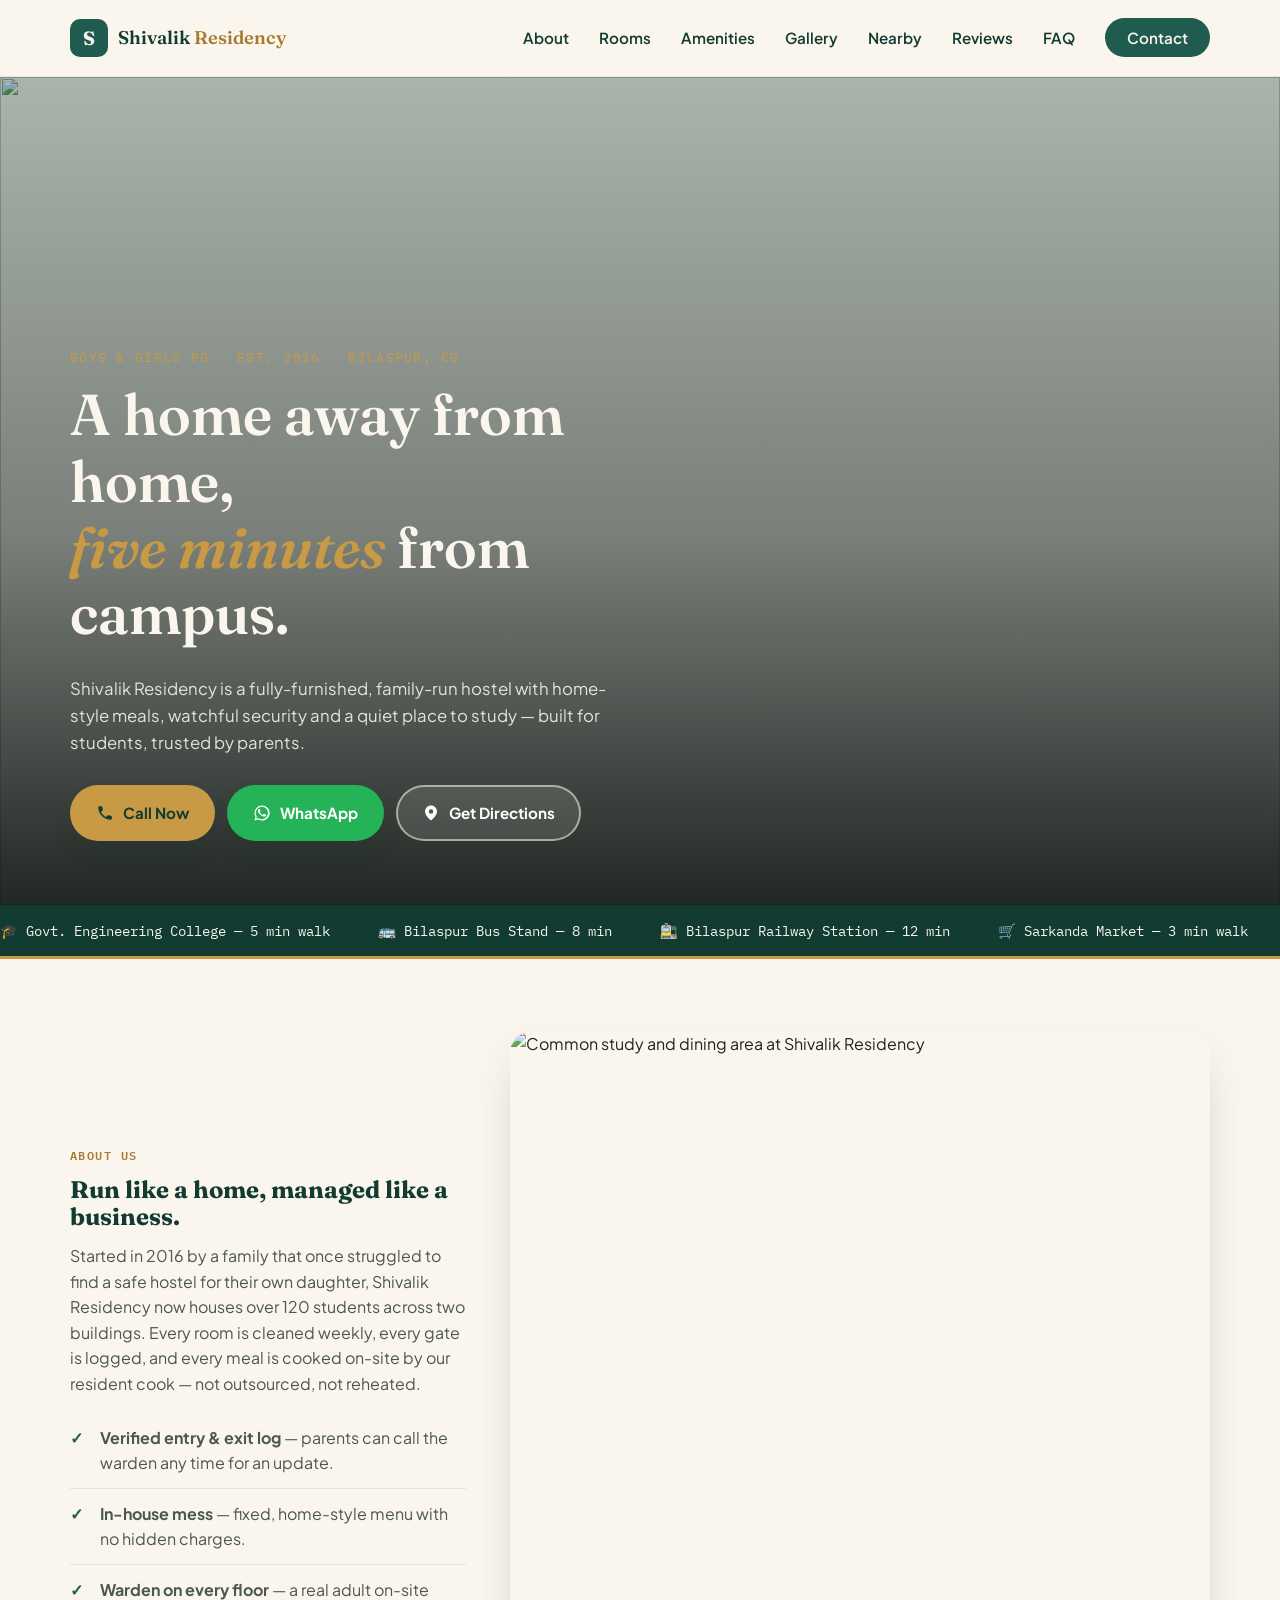
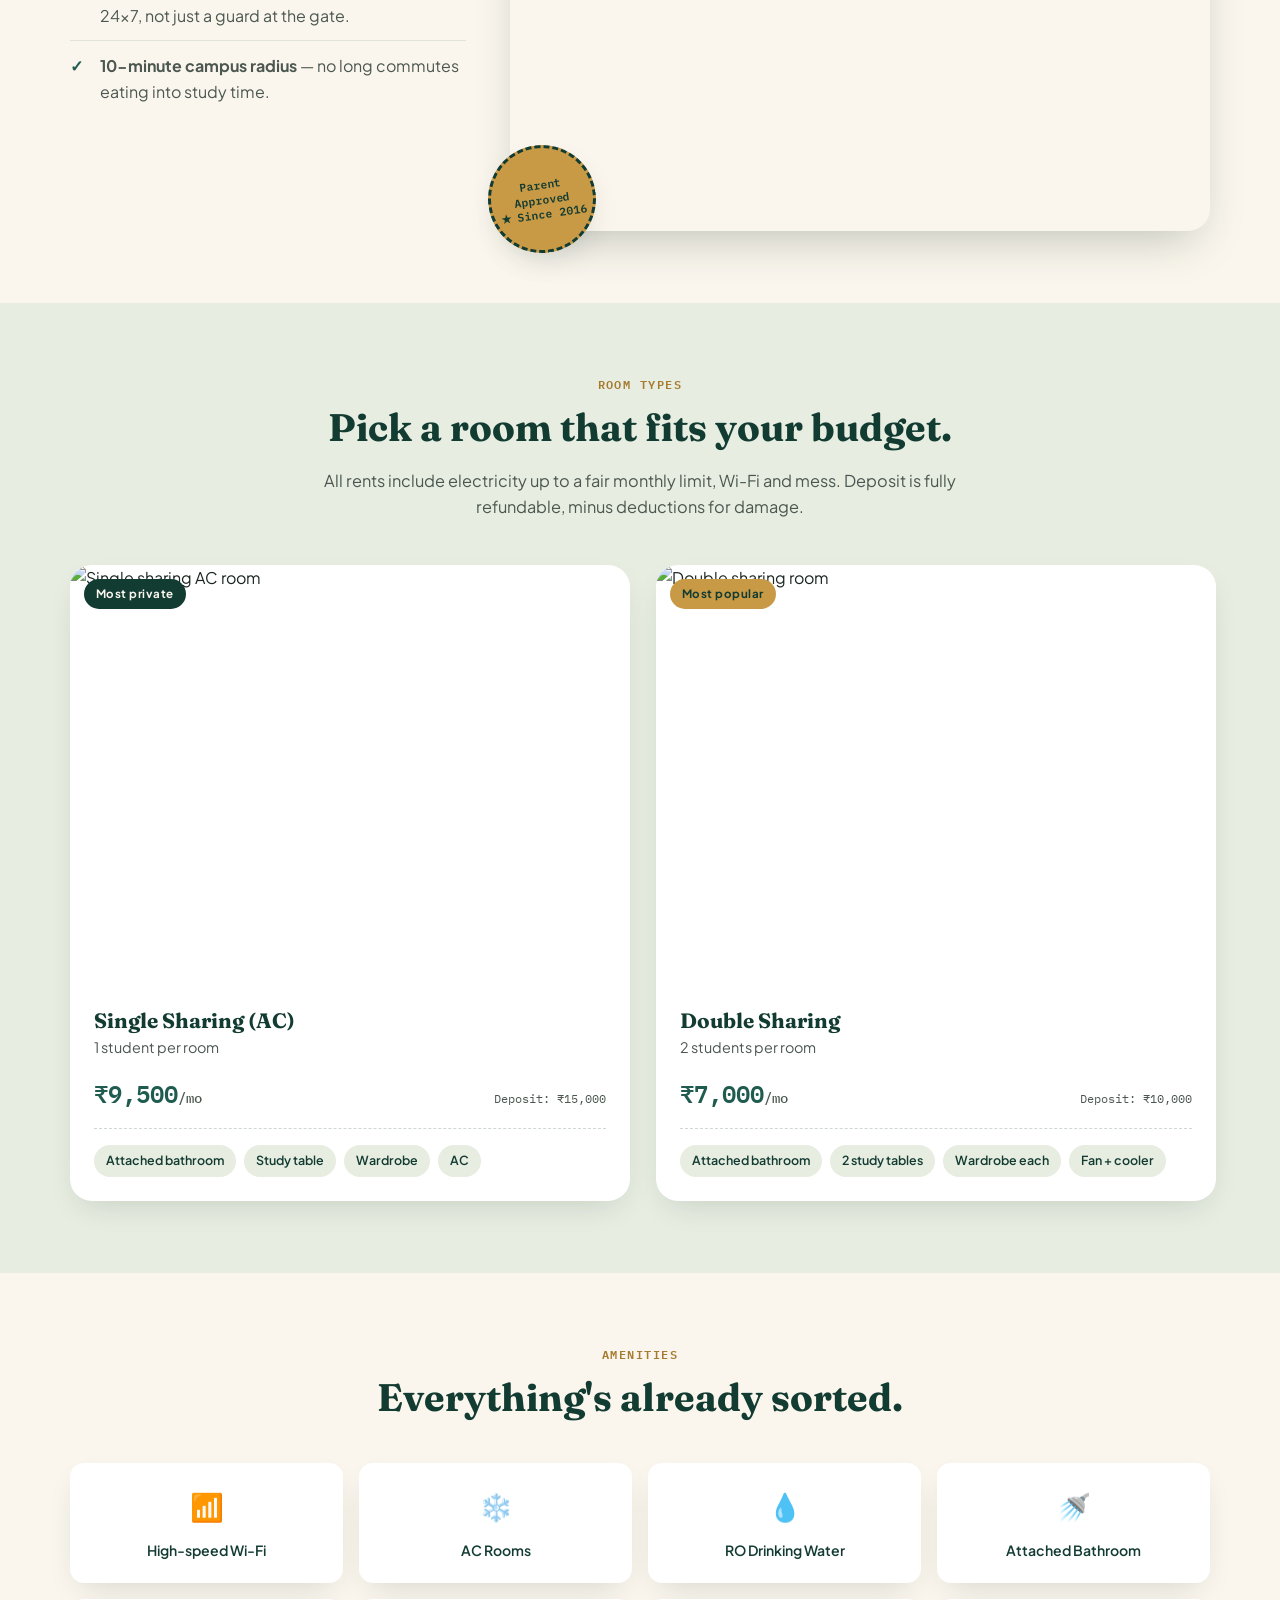
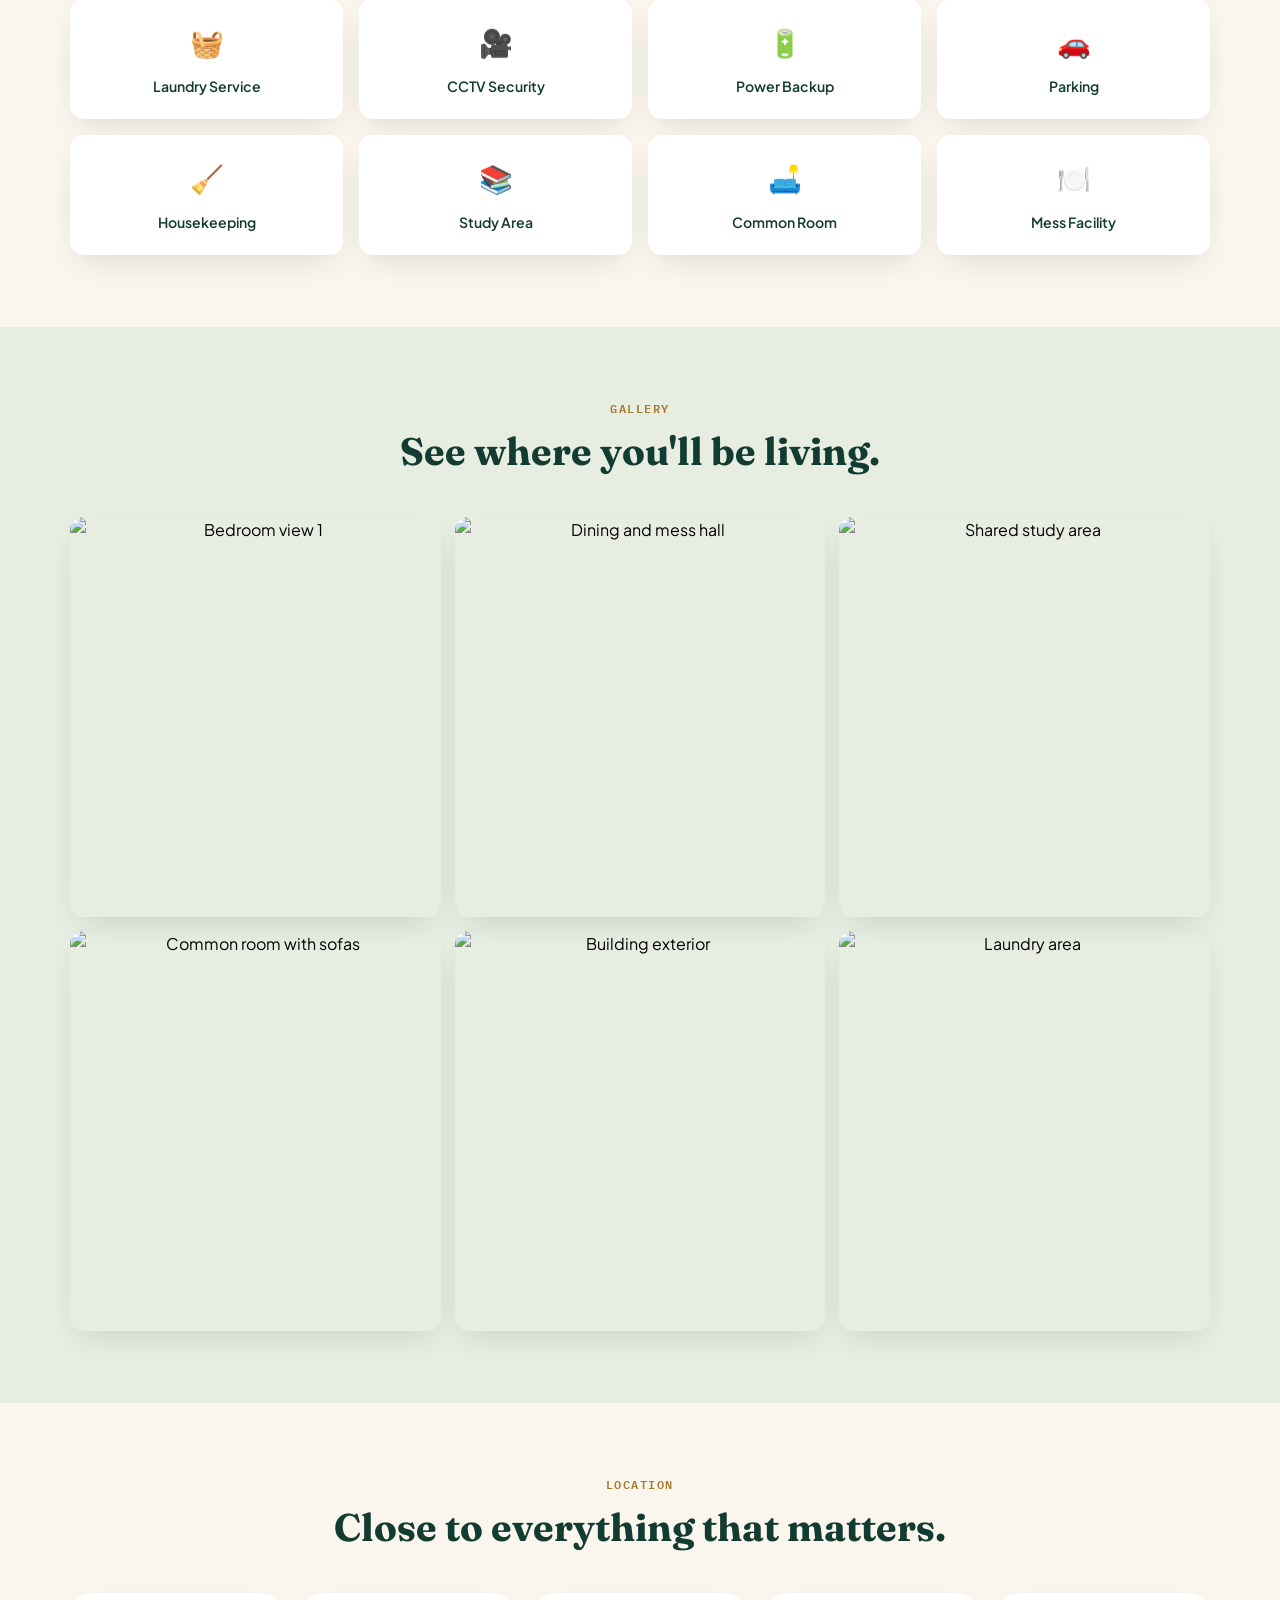
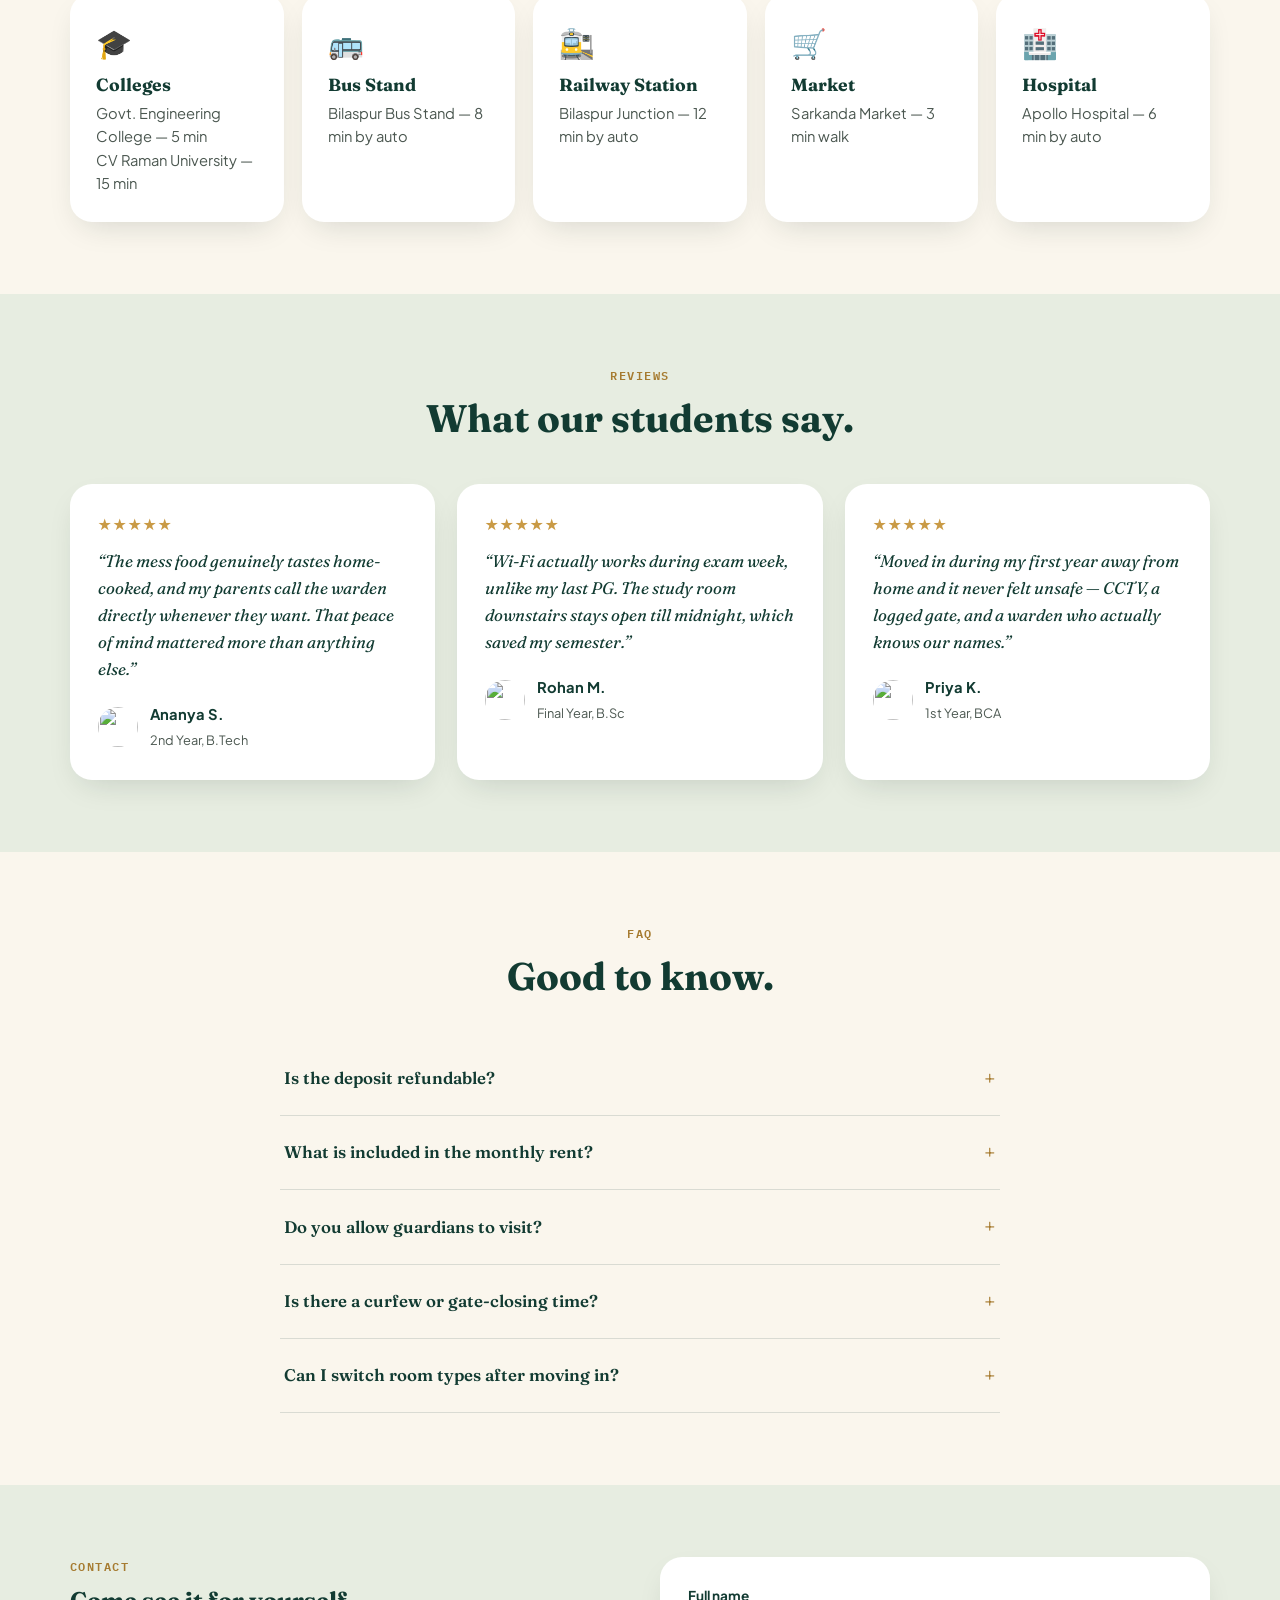
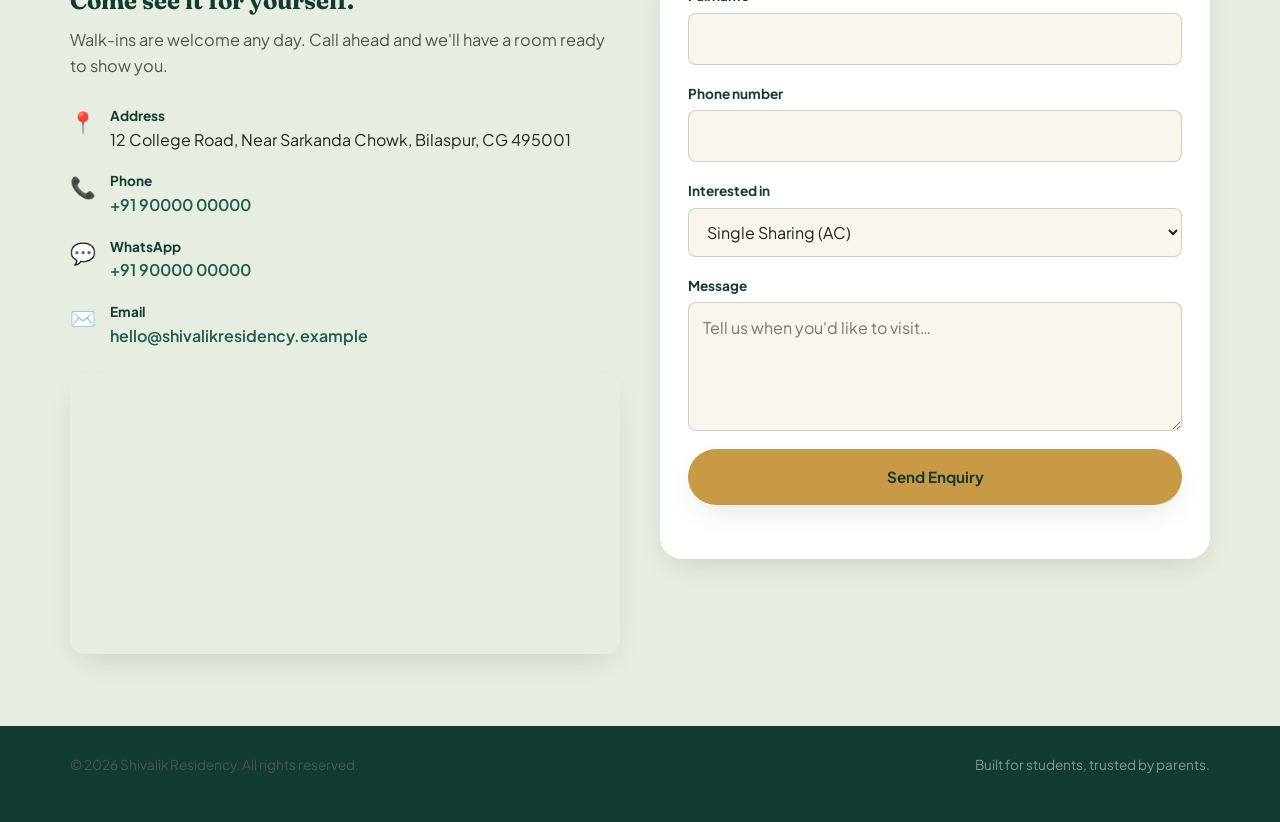
==== index.html @ 078072bb "Add files via upload" ====
<!DOCTYPE html>
<html lang="en">
<head>
<meta charset="UTF-8">
<meta name="viewport" content="width=device-width, initial-scale=1.0">

<!-- ============================================================
     SEO — EDIT: swap in your real hostel name, city and phone
     ============================================================ -->
<title>Shivalik Residency — Premium PG & Hostel for Students in Bilaspur</title>
<meta name="description" content="Shivalik Residency is a secure, fully-furnished PG and hostel for students in Bilaspur — AC rooms, home-style mess, high-speed Wi-Fi and CCTV security, 5 minutes from campus.">
<meta name="keywords" content="hostel, PG, student accommodation, boys hostel, girls hostel, Bilaspur PG, hostel near college">
<meta name="author" content="Shivalik Residency">
<link rel="canonical" href="https://www.shivalikresidency.example/">

<!-- Open Graph / social preview — EDIT: replace with your real domain + share image -->
<meta property="og:type" content="website">
<meta property="og:title" content="Shivalik Residency — Premium PG & Hostel for Students">
<meta property="og:description" content="A secure, home-style hostel for students — AC rooms, mess, Wi-Fi, CCTV and 24×7 power backup, walking distance from campus.">
<meta property="og:image" content="https://placehold.co/1200x630/1f5c4f/faf6ed?text=Shivalik+Residency">
<meta property="og:url" content="https://www.shivalikresidency.example/">
<meta name="twitter:card" content="summary_large_image">

<!-- Favicon placeholder — EDIT: replace /favicon.ico and the SVG below with your logo mark -->
<link rel="icon" href="data:image/svg+xml,%3Csvg xmlns='http://www.w3.org/2000/svg' viewBox='0 0 100 100'%3E%3Crect width='100' height='100' rx='20' fill='%231f5c4f'/%3E%3Ctext x='50' y='68' font-size='58' text-anchor='middle' fill='%23faf6ed' font-family='Georgia,serif'%3ES%3C/text%3E%3C/svg%3E">

<!-- Fonts: Fraunces (display), Plus Jakarta Sans (body/UI), IBM Plex Mono (facts & figures) -->
<link rel="preconnect" href="https://fonts.googleapis.com">
<link rel="preconnect" href="https://fonts.gstatic.com" crossorigin>
<link href="https://fonts.googleapis.com/css2?family=Fraunces:ital,opsz,wght@0,9..144,400;0,9..144,500;0,9..144,600;0,9..144,700;1,9..144,500&family=Plus+Jakarta+Sans:wght@400;500;600;700;800&family=IBM+Plex+Mono:wght@500;600&display=swap" rel="stylesheet">

<link rel="stylesheet" href="style.css">

<!-- Structured data for search engines -->
<script type="application/ld+json">
{
  "@context": "https://schema.org",
  "@type": "LodgingBusiness",
  "name": "Shivalik Residency",
  "description": "Premium PG and hostel accommodation for students with AC rooms, mess facility, Wi-Fi and 24x7 security.",
  "address": {
    "@type": "PostalAddress",
    "streetAddress": "12 College Road, Near Sarkanda Chowk",
    "addressLocality": "Bilaspur",
    "addressRegion": "Chhattisgarh",
    "postalCode": "495001",
    "addressCountry": "IN"
  },
  "telephone": "+91-90000-00000",
  "priceRange": "₹6,000 - ₹10,000"
}
</script>
</head>
<body>

<!-- Skip link for keyboard / screen-reader users -->
<a class="skip-link" href="#main">Skip to main content</a>

<!-- ============================== NAVIGATION ============================== -->
<header class="site-header" id="siteHeader">
  <nav class="nav container" aria-label="Primary">
    <a href="#top" class="brand">
      <span class="brand-mark" aria-hidden="true">S</span>
      <span class="brand-name">Shivalik <em>Residency</em></span>
    </a>

    <button class="nav-toggle" id="navToggle" aria-expanded="false" aria-controls="navMenu" aria-label="Toggle navigation menu">
      <span></span><span></span><span></span>
    </button>

    <ul class="nav-menu" id="navMenu">
      <li><a href="#about">About</a></li>
      <li><a href="#rooms">Rooms</a></li>
      <li><a href="#amenities">Amenities</a></li>
      <li><a href="#gallery">Gallery</a></li>
      <li><a href="#nearby">Nearby</a></li>
      <li><a href="#testimonials">Reviews</a></li>
      <li><a href="#faq">FAQ</a></li>
      <li><a href="#contact" class="nav-cta">Contact</a></li>
    </ul>
  </nav>
</header>

<main id="main">

  <!-- ============================== HERO ============================== -->
  <section class="hero" id="top">
    <div class="hero-media" aria-hidden="true">
      <!-- EDIT: replace with a real, optimized photo of your building/courtyard -->
      <img src="https://placehold.co/1600x2000/123b32/e7ede1?text=Hostel+Building+Photo" alt="" loading="eager">
      <div class="hero-scrim"></div>
    </div>

    <div class="container hero-inner">
      <p class="eyebrow reveal">Boys &amp; Girls PG · Est. 2016 · Bilaspur, CG</p>
      <h1 class="reveal">
        A home away from home,<br> <span class="accent-text">five minutes</span> from campus.
      </h1>
      <p class="hero-sub reveal">
        Shivalik Residency is a fully-furnished, family-run hostel with home-style meals,
        watchful security and a quiet place to study — built for students, trusted by parents.
      </p>

      <div class="hero-actions reveal">
        <a href="tel:+919000000000" class="btn btn-primary">
          <svg class="icon" viewBox="0 0 24 24" aria-hidden="true"><path d="M6.6 10.8c1.4 2.8 3.8 5.2 6.6 6.6l2.2-2.2c.3-.3.7-.4 1-.2 1.1.4 2.3.6 3.6.6.6 0 1 .4 1 1V20c0 .6-.4 1-1 1-9.4 0-17-7.6-17-17 0-.6.4-1 1-1h3.5c.6 0 1 .4 1 1 0 1.2.2 2.4.6 3.6.1.4 0 .8-.3 1.1l-2.2 2.1z"/></svg>
          Call Now
        </a>
        <a href="https://wa.me/919000000000?text=Hi%2C%20I%27m%20interested%20in%20a%20room%20at%20Shivalik%20Residency" class="btn btn-whatsapp" target="_blank" rel="noopener">
          <svg class="icon" viewBox="0 0 24 24" aria-hidden="true"><path d="M12 2a10 10 0 0 0-8.6 15L2 22l5.2-1.4A10 10 0 1 0 12 2zm0 18.2c-1.6 0-3.1-.4-4.4-1.2l-.3-.2-3.1.8.8-3-.2-.3A8.2 8.2 0 1 1 12 20.2zm4.5-6.1c-.2-.1-1.5-.7-1.7-.8-.2-.1-.4-.1-.6.1-.2.3-.7.8-.8 1-.2.2-.3.2-.5.1-.3-.1-1.2-.4-2.2-1.4-.8-.7-1.4-1.6-1.5-1.9-.2-.3 0-.4.1-.6l.4-.5c.1-.2.2-.3.2-.5.1-.2 0-.4 0-.5-.1-.1-.6-1.5-.8-2-.2-.5-.4-.4-.6-.5h-.5c-.2 0-.5.1-.7.3-.2.3-.9.9-.9 2.2s1 2.5 1.1 2.7c.1.2 2 3 4.7 4.2.7.3 1.2.5 1.6.6.7.2 1.3.2 1.8.1.5-.1 1.5-.6 1.8-1.2.2-.6.2-1.1.1-1.2-.1-.1-.2-.2-.4-.3z"/></svg>
          WhatsApp
        </a>
        <a href="https://maps.google.com/?q=Shivalik+Residency+Bilaspur" class="btn btn-ghost" target="_blank" rel="noopener">
          <svg class="icon" viewBox="0 0 24 24" aria-hidden="true"><path d="M12 2C7.6 2 4 5.6 4 10c0 6 8 12 8 12s8-6 8-12c0-4.4-3.6-8-8-8zm0 11a3 3 0 1 1 0-6 3 3 0 0 1 0 6z"/></svg>
          Get Directions
        </a>
      </div>
    </div>
  </section>

  <!-- ===================== SIGNATURE DISTANCE TICKER ===================== -->
  <!-- A moving strip of real, walkable distances — the thing parents actually
       want to know first. Pauses on hover/focus and respects reduced motion. -->
  <div class="ticker" role="note" aria-label="Distances from Shivalik Residency">
    <div class="ticker-track">
      <span>🎓 Govt. Engineering College — 5 min walk</span>
      <span>🚌 Bilaspur Bus Stand — 8 min</span>
      <span>🚉 Bilaspur Railway Station — 12 min</span>
      <span>🛒 Sarkanda Market — 3 min walk</span>
      <span>🏥 Apollo Hospital — 6 min</span>
      <!-- duplicated for seamless loop -->
      <span aria-hidden="true">🎓 Govt. Engineering College — 5 min walk</span>
      <span aria-hidden="true">🚌 Bilaspur Bus Stand — 8 min</span>
      <span aria-hidden="true">🚉 Bilaspur Railway Station — 12 min</span>
      <span aria-hidden="true">🛒 Sarkanda Market — 3 min walk</span>
      <span aria-hidden="true">🏥 Apollo Hospital — 6 min</span>
    </div>
  </div>

  <!-- ============================== ABOUT ============================== -->
  <section class="section" id="about">
    <div class="container about-grid">
      <div class="about-copy reveal">
        <p class="kicker">About us</p>
        <h2>Run like a home, managed like a business.</h2>
        <p>
          <!-- EDIT: your real founding story / intro paragraph -->
          Started in 2016 by a family that once struggled to find a safe hostel for their own
          daughter, Shivalik Residency now houses over 120 students across two buildings.
          Every room is cleaned weekly, every gate is logged, and every meal is cooked
          on-site by our resident cook — not outsourced, not reheated.
        </p>
        <ul class="why-list">
          <li><strong>Verified entry &amp; exit log</strong> — parents can call the warden any time for an update.</li>
          <li><strong>In-house mess</strong> — fixed, home-style menu with no hidden charges.</li>
          <li><strong>Warden on every floor</strong> — a real adult on-site 24×7, not just a guard at the gate.</li>
          <li><strong>10-minute campus radius</strong> — no long commutes eating into study time.</li>
        </ul>
      </div>
      <div class="about-media reveal">
        <img src="https://placehold.co/700x800/e7ede1/1f5c4f?text=Common+Room+Photo" alt="Common study and dining area at Shivalik Residency" loading="lazy" width="700" height="800">
        <div class="badge-seal" aria-hidden="true">
          <span>Parent<br>Approved<br>★ Since 2016</span>
        </div>
      </div>
    </div>
  </section>

  <!-- ============================== ROOMS ============================== -->
  <section class="section section-alt" id="rooms">
    <div class="container">
      <div class="section-head reveal">
        <p class="kicker">Room types</p>
        <h2>Pick a room that fits your budget.</h2>
        <p class="section-sub">All rents include electricity up to a fair monthly limit, Wi-Fi and mess. Deposit is fully refundable, minus deductions for damage.</p>
      </div>

      <div class="room-grid">
        <!-- Room Card 1 -->
        <article class="card room-card reveal">
          <div class="room-img">
            <img src="https://placehold.co/600x420/1f5c4f/faf6ed?text=Single+Sharing+Room" alt="Single sharing AC room" loading="lazy" width="600" height="420">
            <span class="room-tag">Most private</span>
          </div>
          <div class="room-body">
            <h3>Single Sharing (AC)</h3>
            <p class="room-meta">1 student per room</p>
            <div class="room-price">
              <span class="price">₹9,500<small>/mo</small></span>
              <span class="deposit">Deposit: ₹15,000</span>
            </div>
            <ul class="chip-list">
              <li>Attached bathroom</li>
              <li>Study table</li>
              <li>Wardrobe</li>
              <li>AC</li>
            </ul>
          </div>
        </article>

        <!-- Room Card 2 -->
        <article class="card room-card reveal">
          <div class="room-img">
            <img src="https://placehold.co/600x420/1f5c4f/faf6ed?text=Double+Sharing+Room" alt="Double sharing room" loading="lazy" width="600" height="420">
            <span class="room-tag room-tag-alt">Most popular</span>
          </div>
          <div class="room-body">
            <h3>Double Sharing</h3>
            <p class="room-meta">2 students per room</p>
            <div class="room-price">
              <span class="price">₹7,000<small>/mo</small></span>
              <span class="deposit">Deposit: ₹10,000</span>
            </div>
            <ul class="chip-list">
              <li>Attached bathroom</li>
              <li>2 study tables</li>
              <li>Wardrobe each</li>
              <li>Fan + cooler</li>
            </ul>
          </div>
        </article>

        <!-- Room Card 3 -->
        <article class="card room-card reveal">
          <div class="room-img">
            <img src="https://placehold.co/600x420/1f5c4f/faf6ed?text=Triple+Sharing+Room" alt="Triple sharing room" loading="lazy" width="600" height="420">
            <span class="room-tag room-tag-alt">Best value</span>
          </div>
          <div class="room-body">
            <h3>Triple Sharing</h3>
            <p class="room-meta">3 students per room</p>
            <div class="room-price">
              <span class="price">₹6,000<small>/mo</small></span>
              <span class="deposit">Deposit: ₹8,000</span>
            </div>
            <ul class="chip-list">
              <li>Common bathroom</li>
              <li>Shared wardrobe</li>
              <li>Fan + cooler</li>
              <li>Study corner</li>
            </ul>
          </div>
        </article>
      </div>
    </div>
  </section>

  <!-- ============================== AMENITIES ============================== -->
  <section class="section" id="amenities">
    <div class="container">
      <div class="section-head reveal">
        <p class="kicker">Amenities</p>
        <h2>Everything's already sorted.</h2>
      </div>

      <div class="amenity-grid">
        <div class="amenity reveal"><span class="amenity-icon">📶</span><p>High-speed Wi-Fi</p></div>
        <div class="amenity reveal"><span class="amenity-icon">❄️</span><p>AC Rooms</p></div>
        <div class="amenity reveal"><span class="amenity-icon">💧</span><p>RO Drinking Water</p></div>
        <div class="amenity reveal"><span class="amenity-icon">🚿</span><p>Attached Bathroom</p></div>
        <div class="amenity reveal"><span class="amenity-icon">🧺</span><p>Laundry Service</p></div>
        <div class="amenity reveal"><span class="amenity-icon">🎥</span><p>CCTV Security</p></div>
        <div class="amenity reveal"><span class="amenity-icon">🔋</span><p>Power Backup</p></div>
        <div class="amenity reveal"><span class="amenity-icon">🚗</span><p>Parking</p></div>
        <div class="amenity reveal"><span class="amenity-icon">🧹</span><p>Housekeeping</p></div>
        <div class="amenity reveal"><span class="amenity-icon">📚</span><p>Study Area</p></div>
        <div class="amenity reveal"><span class="amenity-icon">🛋️</span><p>Common Room</p></div>
        <div class="amenity reveal"><span class="amenity-icon">🍽️</span><p>Mess Facility</p></div>
      </div>
    </div>
  </section>

  <!-- ============================== GALLERY ============================== -->
  <section class="section section-alt" id="gallery">
    <div class="container">
      <div class="section-head reveal">
        <p class="kicker">Gallery</p>
        <h2>See where you'll be living.</h2>
      </div>

      <!-- EDIT: replace each src with a real, compressed photo (same filenames work) -->
      <div class="gallery-grid">
        <button class="gallery-item reveal" data-full="https://placehold.co/1200x900/1f5c4f/faf6ed?text=Room+View+1">
          <img src="https://placehold.co/500x400/1f5c4f/faf6ed?text=Room+1" alt="Bedroom view 1" loading="lazy" width="500" height="400">
        </button>
        <button class="gallery-item reveal" data-full="https://placehold.co/1200x900/c99a45/1b2621?text=Mess+Hall">
          <img src="https://placehold.co/500x400/c99a45/1b2621?text=Mess+Hall" alt="Dining and mess hall" loading="lazy" width="500" height="400">
        </button>
        <button class="gallery-item reveal" data-full="https://placehold.co/1200x900/123b32/e7ede1?text=Study+Area">
          <img src="https://placehold.co/500x400/123b32/e7ede1?text=Study+Area" alt="Shared study area" loading="lazy" width="500" height="400">
        </button>
        <button class="gallery-item reveal" data-full="https://placehold.co/1200x900/e7ede1/1f5c4f?text=Common+Room">
          <img src="https://placehold.co/500x400/e7ede1/1f5c4f?text=Common+Room" alt="Common room with sofas" loading="lazy" width="500" height="400">
        </button>
        <button class="gallery-item reveal" data-full="https://placehold.co/1200x900/1f5c4f/faf6ed?text=Building+Exterior">
          <img src="https://placehold.co/500x400/1f5c4f/faf6ed?text=Exterior" alt="Building exterior" loading="lazy" width="500" height="400">
        </button>
        <button class="gallery-item reveal" data-full="https://placehold.co/1200x900/c99a45/1b2621?text=Laundry+Area">
          <img src="https://placehold.co/500x400/c99a45/1b2621?text=Laundry" alt="Laundry area" loading="lazy" width="500" height="400">
        </button>
      </div>
    </div>
  </section>

  <!-- Lightbox overlay (hidden by default) -->
  <div class="lightbox" id="lightbox" role="dialog" aria-modal="true" aria-label="Image preview" hidden>
    <button class="lightbox-close" id="lightboxClose" aria-label="Close image preview">✕</button>
    <img id="lightboxImg" src="" alt="">
  </div>

  <!-- ============================== NEARBY ============================== -->
  <section class="section" id="nearby">
    <div class="container">
      <div class="section-head reveal">
        <p class="kicker">Location</p>
        <h2>Close to everything that matters.</h2>
      </div>

      <div class="nearby-grid">
        <div class="card nearby-card reveal">
          <span class="nearby-icon">🎓</span>
          <h3>Colleges</h3>
          <p>Govt. Engineering College — 5 min<br>CV Raman University — 15 min</p>
        </div>
        <div class="card nearby-card reveal">
          <span class="nearby-icon">🚌</span>
          <h3>Bus Stand</h3>
          <p>Bilaspur Bus Stand — 8 min by auto</p>
        </div>
        <div class="card nearby-card reveal">
          <span class="nearby-icon">🚉</span>
          <h3>Railway Station</h3>
          <p>Bilaspur Junction — 12 min by auto</p>
        </div>
        <div class="card nearby-card reveal">
          <span class="nearby-icon">🛒</span>
          <h3>Market</h3>
          <p>Sarkanda Market — 3 min walk</p>
        </div>
        <div class="card nearby-card reveal">
          <span class="nearby-icon">🏥</span>
          <h3>Hospital</h3>
          <p>Apollo Hospital — 6 min by auto</p>
        </div>
      </div>
    </div>
  </section>

  <!-- ============================== TESTIMONIALS ============================== -->
  <section class="section section-alt" id="testimonials">
    <div class="container">
      <div class="section-head reveal">
        <p class="kicker">Reviews</p>
        <h2>What our students say.</h2>
      </div>

      <div class="testimonial-grid">
        <figure class="card testimonial-card reveal">
          <div class="stars" aria-label="5 out of 5 stars">★★★★★</div>
          <blockquote>“The mess food genuinely tastes home-cooked, and my parents call the warden directly whenever they want. That peace of mind mattered more than anything else.”</blockquote>
          <figcaption>
            <img src="https://placehold.co/80x80/1f5c4f/faf6ed?text=A" alt="" loading="lazy" width="40" height="40">
            <div><strong>Ananya S.</strong><span>2nd Year, B.Tech</span></div>
          </figcaption>
        </figure>

        <figure class="card testimonial-card reveal">
          <div class="stars" aria-label="5 out of 5 stars">★★★★★</div>
          <blockquote>“Wi-Fi actually works during exam week, unlike my last PG. The study room downstairs stays open till midnight, which saved my semester.”</blockquote>
          <figcaption>
            <img src="https://placehold.co/80x80/c99a45/1b2621?text=R" alt="" loading="lazy" width="40" height="40">
            <div><strong>Rohan M.</strong><span>Final Year, B.Sc</span></div>
          </figcaption>
        </figure>

        <figure class="card testimonial-card reveal">
          <div class="stars" aria-label="5 out of 5 stars">★★★★★</div>
          <blockquote>“Moved in during my first year away from home and it never felt unsafe — CCTV, a logged gate, and a warden who actually knows our names.”</blockquote>
          <figcaption>
            <img src="https://placehold.co/80x80/123b32/e7ede1?text=P" alt="" loading="lazy" width="40" height="40">
            <div><strong>Priya K.</strong><span>1st Year, BCA</span></div>
          </figcaption>
        </figure>
      </div>
    </div>
  </section>

  <!-- ============================== FAQ ============================== -->
  <section class="section" id="faq">
    <div class="container faq-wrap">
      <div class="section-head reveal">
        <p class="kicker">FAQ</p>
        <h2>Good to know.</h2>
      </div>

      <div class="accordion reveal">
        <div class="accordion-item">
          <button class="accordion-trigger" aria-expanded="false">
            Is the deposit refundable?
            <span class="accordion-icon" aria-hidden="true">+</span>
          </button>
          <div class="accordion-panel">
            <p>Yes. The full deposit is refunded at checkout, minus any deduction for room damage or unpaid dues, within 7 working days.</p>
          </div>
        </div>
        <div class="accordion-item">
          <button class="accordion-trigger" aria-expanded="false">
            What is included in the monthly rent?
            <span class="accordion-icon" aria-hidden="true">+</span>
          </button>
          <div class="accordion-panel">
            <p>Rent covers the room, Wi-Fi, housekeeping, RO water and three mess meals a day. Electricity beyond a fair monthly limit is billed separately.</p>
          </div>
        </div>
        <div class="accordion-item">
          <button class="accordion-trigger" aria-expanded="false">
            Do you allow guardians to visit?
            <span class="accordion-icon" aria-hidden="true">+</span>
          </button>
          <div class="accordion-panel">
            <p>Yes, parents and guardians are welcome any day between 9 AM and 8 PM. We just ask that you sign in at the gate register.</p>
          </div>
        </div>
        <div class="accordion-item">
          <button class="accordion-trigger" aria-expanded="false">
            Is there a curfew or gate-closing time?
            <span class="accordion-icon" aria-hidden="true">+</span>
          </button>
          <div class="accordion-panel">
            <p>The main gate closes at 10 PM on weekdays and 11 PM on weekends. Late entry is allowed with prior notice to the warden.</p>
          </div>
        </div>
        <div class="accordion-item">
          <button class="accordion-trigger" aria-expanded="false">
            Can I switch room types after moving in?
            <span class="accordion-icon" aria-hidden="true">+</span>
          </button>
          <div class="accordion-panel">
            <p>Subject to availability, yes — just speak to the warden and any rent difference will be adjusted from the next billing cycle.</p>
          </div>
        </div>
      </div>
    </div>
  </section>

  <!-- ============================== CONTACT ============================== -->
  <section class="section section-alt" id="contact">
    <div class="container contact-grid">
      <div class="contact-info reveal">
        <p class="kicker">Contact</p>
        <h2>Come see it for yourself.</h2>
        <p class="section-sub">Walk-ins are welcome any day. Call ahead and we'll have a room ready to show you.</p>

        <ul class="contact-list">
          <li>
            <span class="contact-icon">📍</span>
            <div><strong>Address</strong><span>12 College Road, Near Sarkanda Chowk, Bilaspur, CG 495001</span></div>
          </li>
          <li>
            <span class="contact-icon">📞</span>
            <div><strong>Phone</strong><a href="tel:+919000000000">+91 90000 00000</a></div>
          </li>
          <li>
            <span class="contact-icon">💬</span>
            <div><strong>WhatsApp</strong><a href="https://wa.me/919000000000" target="_blank" rel="noopener">+91 90000 00000</a></div>
          </li>
          <li>
            <span class="contact-icon">✉️</span>
            <div><strong>Email</strong><a href="mailto:hello@shivalikresidency.example">hello@shivalikresidency.example</a></div>
          </li>
        </ul>

        <!-- EDIT: replace the map src with your own Google Maps embed URL -->
        <div class="map-embed">
          <iframe
            src="https://www.google.com/maps?q=Bilaspur%2C%20Chhattisgarh&output=embed"
            title="Map location of Shivalik Residency"
            loading="lazy"
            referrerpolicy="no-referrer-when-downgrade">
          </iframe>
        </div>
      </div>

      <div class="contact-form-wrap reveal">
        <!--
          EDIT: this form is wired for a service like Formspree or EmailJS.
          Formspree: set action to https://formspree.io/f/YOUR_FORM_ID and keep method="POST".
          EmailJS: remove the action/method below and call emailjs.sendForm() from script.js instead.
        -->
        <form id="contactForm" class="contact-form" action="https://formspree.io/f/YOUR_FORM_ID" method="POST">
          <div class="form-row">
            <label for="name">Full name</label>
            <input type="text" id="name" name="name" required autocomplete="name">
          </div>
          <div class="form-row">
            <label for="phone">Phone number</label>
            <input type="tel" id="phone" name="phone" required autocomplete="tel">
          </div>
          <div class="form-row">
            <label for="roomType">Interested in</label>
            <select id="roomType" name="roomType">
              <option>Single Sharing (AC)</option>
              <option>Double Sharing</option>
              <option>Triple Sharing</option>
              <option>Not sure yet</option>
            </select>
          </div>
          <div class="form-row">
            <label for="message">Message</label>
            <textarea id="message" name="message" rows="4" placeholder="Tell us when you'd like to visit…"></textarea>
          </div>
          <button type="submit" class="btn btn-primary btn-block">Send Enquiry</button>
          <p class="form-status" id="formStatus" role="status" aria-live="polite"></p>
        </form>
      </div>
    </div>
  </section>

</main>

<!-- ============================== FOOTER ============================== -->
<footer class="site-footer">
  <div class="container footer-inner">
    <p>© <span id="year"></span> Shivalik Residency. All rights reserved.</p>
    <p class="footer-note">Built for students, trusted by parents.</p>
  </div>
</footer>

<!-- ===================== STICKY MOBILE ACTION BAR ===================== -->
<div class="mobile-bar" role="navigation" aria-label="Quick actions">
  <a href="tel:+919000000000" class="mobile-bar-btn">
    <span aria-hidden="true">📞</span> Call
  </a>
  <a href="https://wa.me/919000000000" class="mobile-bar-btn" target="_blank" rel="noopener">
    <span aria-hidden="true">💬</span> WhatsApp
  </a>
  <a href="https://maps.google.com/?q=Shivalik+Residency+Bilaspur" class="mobile-bar-btn" target="_blank" rel="noopener">
    <span aria-hidden="true">📍</span> Directions
  </a>
</div>

<!-- Back to top -->
<button id="backToTop" class="back-to-top" aria-label="Back to top" hidden>↑</button>

<script src="script.js"></script>
</body>
</html>
---- style.css ----
/* =====================================================================
   SHIVALIK RESIDENCY — STYLESHEET
   Design tokens live in :root. Change colors/fonts there and the whole
   site updates. Mobile-first: base styles = phone, then min-width
   media queries layer on tablet/desktop.
   ===================================================================== */

:root {
  /* ---- Color palette ----
     Pine  = primary brand color (trust, calm)
     Brass = warm accent (premium detail, used sparingly)
     Paper = warm off-white background
     Sage  = soft surface tint for alternating sections            */
  --pine: #1f5c4f;
  --pine-dark: #123b32;
  --brass: #c99a45;
  --brass-dark: #a67b30;
  --paper: #faf6ed;
  --sage: #e7ede1;
  --ink: #1b2621;
  --ink-soft: #4b5750;
  --white: #ffffff;
  --whatsapp: #25b358;

  /* ---- Type ---- */
  --font-display: 'Fraunces', Georgia, serif;
  --font-body: 'Plus Jakarta Sans', -apple-system, BlinkMacSystemFont, sans-serif;
  --font-mono: 'IBM Plex Mono', ui-monospace, monospace;

  /* ---- Layout ---- */
  --container: 1180px;
  --radius-lg: 22px;
  --radius-md: 14px;
  --radius-sm: 8px;
  --shadow-soft: 0 12px 32px -12px rgba(18, 40, 34, 0.18);
  --shadow-lift: 0 20px 48px -16px rgba(18, 40, 34, 0.28);
  --nav-height: 76px;
}

/* ---------------------------- RESET ---------------------------- */
*, *::before, *::after { box-sizing: border-box; }
html { scroll-behavior: smooth; }
body {
  margin: 0;
  font-family: var(--font-body);
  color: var(--ink);
  background: var(--paper);
  -webkit-font-smoothing: antialiased;
  line-height: 1.6;
}
img { max-width: 100%; display: block; }
a { color: inherit; text-decoration: none; }
ul { list-style: none; margin: 0; padding: 0; }
button { font: inherit; cursor: pointer; }
h1, h2, h3 { font-family: var(--font-display); line-height: 1.15; margin: 0 0 .5em; color: var(--pine-dark); }
p { margin: 0 0 1em; color: var(--ink-soft); }

@media (prefers-reduced-motion: reduce) {
  html { scroll-behavior: auto; }
  *, *::before, *::after { animation-duration: 0.01ms !important; animation-iteration-count: 1 !important; transition-duration: 0.01ms !important; }
}

/* Accessible focus ring everywhere */
a:focus-visible, button:focus-visible, input:focus-visible, textarea:focus-visible, select:focus-visible {
  outline: 3px solid var(--brass);
  outline-offset: 3px;
}

.skip-link {
  position: absolute;
  left: -999px;
  top: 0;
  background: var(--pine);
  color: var(--white);
  padding: 12px 20px;
  z-index: 1000;
  border-radius: 0 0 var(--radius-sm) 0;
}
.skip-link:focus { left: 0; }

.container {
  width: 100%;
  max-width: var(--container);
  margin: 0 auto;
  padding: 0 20px;
}

/* ---------------------------- SECTION RHYTHM ---------------------------- */
.section { padding: 72px 0; }
.section-alt { background: var(--sage); }
.section-head { max-width: 640px; margin: 0 auto 44px; text-align: center; }
.section-head h2 { font-size: clamp(1.7rem, 4vw, 2.4rem); }
.section-sub { font-size: 1.02rem; }
.kicker {
  font-family: var(--font-mono);
  font-size: .78rem;
  letter-spacing: .12em;
  text-transform: uppercase;
  color: var(--brass-dark);
  margin: 0 0 10px;
  font-weight: 600;
}

/* ---------------------------- SCROLL REVEAL ---------------------------- */
.reveal { opacity: 0; transform: translateY(22px); transition: opacity .7s ease, transform .7s ease; }
.reveal.is-visible { opacity: 1; transform: translateY(0); }

/* ============================== BUTTONS ============================== */
.btn {
  display: inline-flex;
  align-items: center;
  gap: 9px;
  padding: 14px 24px;
  border-radius: 100px;
  font-weight: 700;
  font-size: .95rem;
  border: 2px solid transparent;
  transition: transform .18s ease, box-shadow .18s ease, background-color .18s ease;
  white-space: nowrap;
}
.btn .icon { width: 18px; height: 18px; fill: currentColor; flex-shrink: 0; }
.btn:hover { transform: translateY(-2px); }
.btn-primary { background: var(--brass); color: var(--pine-dark); box-shadow: var(--shadow-soft); }
.btn-primary:hover { background: var(--brass-dark); }
.btn-whatsapp { background: var(--whatsapp); color: var(--white); box-shadow: var(--shadow-soft); }
.btn-whatsapp:hover { background: #1f9c4c; }
.btn-ghost { background: rgba(250, 246, 237, .12); color: var(--white); border-color: rgba(250, 246, 237, .55); }
.btn-ghost:hover { background: rgba(250, 246, 237, .22); }
.btn-block { width: 100%; justify-content: center; }

/* ============================== NAVIGATION ============================== */
.site-header {
  position: sticky;
  top: 0;
  z-index: 500;
  background: rgba(250, 246, 237, .9);
  backdrop-filter: blur(10px);
  border-bottom: 1px solid rgba(18, 59, 50, .08);
  transition: box-shadow .2s ease;
}
.site-header.is-scrolled { box-shadow: 0 6px 20px -12px rgba(18,40,34,.25); }
.nav { display: flex; align-items: center; justify-content: space-between; height: var(--nav-height); }
.brand { display: flex; align-items: center; gap: 10px; }
.brand-mark {
  width: 38px; height: 38px; border-radius: 10px;
  background: var(--pine); color: var(--paper);
  display: flex; align-items: center; justify-content: center;
  font-family: var(--font-display); font-weight: 700; font-size: 1.2rem;
}
.brand-name { font-family: var(--font-display); font-weight: 600; font-size: 1.15rem; color: var(--pine-dark); }
.brand-name em { font-style: normal; color: var(--brass-dark); }

.nav-toggle {
  display: flex; flex-direction: column; gap: 5px;
  background: none; border: none; padding: 8px; z-index: 60;
}
.nav-toggle span { width: 24px; height: 2px; background: var(--pine-dark); border-radius: 2px; transition: transform .25s ease, opacity .25s ease; }
.nav-toggle[aria-expanded="true"] span:nth-child(1) { transform: translateY(7px) rotate(45deg); }
.nav-toggle[aria-expanded="true"] span:nth-child(2) { opacity: 0; }
.nav-toggle[aria-expanded="true"] span:nth-child(3) { transform: translateY(-7px) rotate(-45deg); }

.nav-menu {
  position: fixed;
  inset: var(--nav-height) 0 0 0;
  background: var(--paper);
  display: flex;
  flex-direction: column;
  align-items: center;
  justify-content: center;
  gap: 22px;
  transform: translateX(100%);
  transition: transform .3s ease;
}
.nav-menu.is-open { transform: translateX(0); }
.nav-menu a { font-weight: 600; font-size: 1.1rem; color: var(--pine-dark); }
.nav-cta { background: var(--pine); color: var(--paper) !important; padding: 10px 22px; border-radius: 100px; }

@media (min-width: 900px) {
  .nav-toggle { display: none; }
  .nav-menu {
    position: static;
    flex-direction: row;
    background: none;
    transform: none;
    gap: 30px;
  }
  .nav-menu a { font-size: .95rem; }
}

/* ============================== HERO ============================== */
.hero {
  position: relative;
  min-height: 92vh;
  display: flex;
  align-items: flex-end;
  overflow: hidden;
  color: var(--paper);
}
.hero-media { position: absolute; inset: 0; z-index: 0; }
.hero-media img { width: 100%; height: 100%; object-fit: cover; }
.hero-scrim {
  position: absolute; inset: 0;
  background: linear-gradient(180deg, rgba(18,59,50,.35) 0%, rgba(18,30,26,.55) 55%, rgba(14,22,19,.92) 100%);
}
.hero-inner { position: relative; z-index: 1; padding-bottom: 64px; padding-top: 140px; }
.eyebrow {
  font-family: var(--font-mono);
  font-size: .8rem;
  letter-spacing: .1em;
  text-transform: uppercase;
  color: var(--brass);
  margin-bottom: 14px;
}
.hero h1 { font-size: clamp(2.1rem, 7vw, 3.6rem); color: var(--paper); font-weight: 600; max-width: 15ch; }
.accent-text { color: var(--brass); font-style: italic; }
.hero-sub { max-width: 46ch; font-size: 1.05rem; color: rgba(250,246,237,.88); }
.hero-actions { display: flex; flex-wrap: wrap; gap: 12px; margin-top: 28px; }

/* ============================== TICKER (signature element) ============================== */
.ticker {
  background: var(--pine-dark);
  color: var(--paper);
  overflow: hidden;
  padding: 14px 0;
  border-bottom: 3px solid var(--brass);
}
.ticker-track {
  display: flex;
  width: max-content;
  gap: 48px;
  animation: scroll-ticker 32s linear infinite;
  font-family: var(--font-mono);
  font-size: .9rem;
  white-space: nowrap;
}
.ticker:hover .ticker-track, .ticker:focus-within .ticker-track { animation-play-state: paused; }
@keyframes scroll-ticker {
  from { transform: translateX(0); }
  to { transform: translateX(-50%); }
}

/* ============================== ABOUT ============================== */
.about-grid { display: grid; gap: 44px; align-items: center; }
.why-list li { padding: 12px 0 12px 30px; position: relative; border-top: 1px solid rgba(18,59,50,.1); color: var(--ink-soft); }
.why-list li:first-child { border-top: none; }
.why-list li::before { content: "✓"; position: absolute; left: 0; color: var(--pine); font-weight: 700; }
.about-media { position: relative; }
.about-media img { border-radius: var(--radius-lg); box-shadow: var(--shadow-lift); }
.badge-seal {
  position: absolute;
  bottom: -22px; left: -22px;
  width: 108px; height: 108px;
  border-radius: 50%;
  background: var(--brass);
  color: var(--pine-dark);
  display: flex; align-items: center; justify-content: center;
  text-align: center;
  font-family: var(--font-mono);
  font-size: .7rem;
  font-weight: 600;
  line-height: 1.3;
  transform: rotate(-8deg);
  box-shadow: var(--shadow-soft);
  border: 3px dashed var(--pine-dark);
}

@media (min-width: 860px) {
  .about-grid { grid-template-columns: 1.1fr .9fr; }
}

/* ============================== CARDS (shared) ============================== */
.card {
  background: var(--white);
  border-radius: var(--radius-lg);
  box-shadow: var(--shadow-soft);
  transition: transform .25s ease, box-shadow .25s ease;
}
.card:hover { transform: translateY(-6px); box-shadow: var(--shadow-lift); }

/* ============================== ROOMS ============================== */
.room-grid { display: grid; gap: 26px; grid-template-columns: 1fr; }
.room-img { position: relative; border-radius: var(--radius-lg) var(--radius-lg) 0 0; overflow: hidden; }
.room-img img { aspect-ratio: 4/3; object-fit: cover; width: 100%; }
.room-tag {
  position: absolute; top: 14px; left: 14px;
  background: var(--pine-dark); color: var(--paper);
  font-size: .72rem; font-weight: 700; letter-spacing: .04em;
  padding: 6px 12px; border-radius: 100px;
}
.room-tag-alt { background: var(--brass); color: var(--pine-dark); }
.room-body { padding: 24px; }
.room-body h3 { font-size: 1.3rem; margin-bottom: 4px; }
.room-meta { font-size: .9rem; color: var(--ink-soft); margin-bottom: 14px; }
.room-price { display: flex; align-items: baseline; justify-content: space-between; flex-wrap: wrap; gap: 6px; margin-bottom: 16px; padding-bottom: 16px; border-bottom: 1px dashed rgba(18,59,50,.2); }
.price { font-family: var(--font-mono); font-size: 1.5rem; font-weight: 600; color: var(--pine); }
.price small { font-size: .85rem; font-weight: 500; color: var(--ink-soft); }
.deposit { font-family: var(--font-mono); font-size: .78rem; color: var(--ink-soft); }
.chip-list { display: flex; flex-wrap: wrap; gap: 8px; }
.chip-list li { background: var(--sage); color: var(--pine-dark); font-size: .78rem; font-weight: 600; padding: 6px 12px; border-radius: 100px; }

@media (min-width: 700px) { .room-grid { grid-template-columns: repeat(2, 1fr); } }
@media (min-width: 1050px) { .room-grid { grid-template-columns: repeat(3, 1fr); } }

/* ============================== AMENITIES ============================== */
.amenity-grid { display: grid; grid-template-columns: repeat(2, 1fr); gap: 16px; }
.amenity {
  background: var(--white);
  border-radius: var(--radius-md);
  padding: 22px 16px;
  text-align: center;
  box-shadow: var(--shadow-soft);
  transition: transform .2s ease;
}
.amenity:hover { transform: translateY(-4px); }
.amenity-icon { font-size: 1.7rem; display: block; margin-bottom: 10px; }
.amenity p { margin: 0; font-weight: 600; font-size: .88rem; color: var(--pine-dark); }

@media (min-width: 640px) { .amenity-grid { grid-template-columns: repeat(3, 1fr); } }
@media (min-width: 980px) { .amenity-grid { grid-template-columns: repeat(4, 1fr); } }

/* ============================== GALLERY ============================== */
.gallery-grid { display: grid; grid-template-columns: repeat(2, 1fr); gap: 14px; }
.gallery-item { padding: 0; border: none; background: none; border-radius: var(--radius-md); overflow: hidden; box-shadow: var(--shadow-soft); }
.gallery-item img { aspect-ratio: 4/3; object-fit: cover; width: 100%; transition: transform .35s ease; }
.gallery-item:hover img { transform: scale(1.06); }

@media (min-width: 640px) { .gallery-grid { grid-template-columns: repeat(3, 1fr); } }

.lightbox {
  position: fixed; inset: 0; z-index: 1000;
  background: rgba(14, 22, 19, .92);
  display: flex; align-items: center; justify-content: center;
  padding: 24px;
}
.lightbox[hidden] { display: none; }
.lightbox img { max-width: 100%; max-height: 88vh; border-radius: var(--radius-md); }
.lightbox-close {
  position: absolute; top: 20px; right: 20px;
  background: var(--paper); color: var(--pine-dark);
  width: 44px; height: 44px; border-radius: 50%; border: none;
  font-size: 1.1rem;
}

/* ============================== NEARBY ============================== */
.nearby-grid { display: grid; gap: 18px; grid-template-columns: 1fr; }
.nearby-card { padding: 26px; text-align: left; }
.nearby-icon { font-size: 1.8rem; display: block; margin-bottom: 10px; }
.nearby-card h3 { font-size: 1.1rem; margin-bottom: 6px; }
.nearby-card p { margin: 0; font-size: .92rem; }

@media (min-width: 700px) { .nearby-grid { grid-template-columns: repeat(2, 1fr); } }
@media (min-width: 1050px) { .nearby-grid { grid-template-columns: repeat(5, 1fr); } }

/* ============================== TESTIMONIALS ============================== */
.testimonial-grid { display: grid; gap: 22px; grid-template-columns: 1fr; }
.testimonial-card { padding: 28px; margin: 0; }
.stars { color: var(--brass); letter-spacing: 2px; margin-bottom: 12px; font-size: .95rem; }
.testimonial-card blockquote { margin: 0 0 20px; font-family: var(--font-display); font-style: italic; font-size: 1.05rem; color: var(--pine-dark); }
.testimonial-card figcaption { display: flex; align-items: center; gap: 12px; }
.testimonial-card figcaption img { border-radius: 50%; }
.testimonial-card figcaption strong { display: block; font-size: .92rem; color: var(--pine-dark); }
.testimonial-card figcaption span { font-size: .8rem; color: var(--ink-soft); }

@media (min-width: 900px) { .testimonial-grid { grid-template-columns: repeat(3, 1fr); } }

/* ============================== FAQ / ACCORDION ============================== */
.faq-wrap { max-width: 760px; }
.accordion-item { border-bottom: 1px solid rgba(18,59,50,.14); }
.accordion-trigger {
  width: 100%;
  display: flex; align-items: center; justify-content: space-between;
  gap: 16px;
  padding: 20px 4px;
  background: none; border: none;
  text-align: left;
  font-family: var(--font-display);
  font-size: 1.05rem;
  font-weight: 600;
  color: var(--pine-dark);
}
.accordion-icon { font-size: 1.3rem; color: var(--brass-dark); transition: transform .25s ease; flex-shrink: 0; }
.accordion-trigger[aria-expanded="true"] .accordion-icon { transform: rotate(45deg); }
.accordion-panel { max-height: 0; overflow: hidden; transition: max-height .3s ease; }
.accordion-panel p { padding: 0 4px 20px; margin: 0; }

/* ============================== CONTACT ============================== */
.contact-grid { display: grid; gap: 40px; }
.contact-list { margin: 26px 0; display: flex; flex-direction: column; gap: 18px; }
.contact-list li { display: flex; gap: 14px; align-items: flex-start; }
.contact-icon { font-size: 1.3rem; }
.contact-list strong { display: block; font-size: .85rem; color: var(--pine-dark); }
.contact-list a { color: var(--pine); font-weight: 600; }
.contact-list a:hover { text-decoration: underline; }
.map-embed { border-radius: var(--radius-md); overflow: hidden; box-shadow: var(--shadow-soft); }
.map-embed iframe { width: 100%; height: 280px; border: 0; display: block; }

.contact-form { background: var(--white); border-radius: var(--radius-lg); padding: 28px; box-shadow: var(--shadow-soft); }
.form-row { margin-bottom: 18px; display: flex; flex-direction: column; gap: 6px; }
.form-row label { font-size: .85rem; font-weight: 700; color: var(--pine-dark); }
.form-row input, .form-row select, .form-row textarea {
  font: inherit;
  padding: 12px 14px;
  border: 1.5px solid rgba(18,59,50,.2);
  border-radius: var(--radius-sm);
  background: var(--paper);
  color: var(--ink);
}
.form-row input:focus, .form-row select:focus, .form-row textarea:focus { border-color: var(--pine); }
.form-status { text-align: center; font-size: .85rem; font-weight: 600; color: var(--pine); min-height: 1.2em; margin: 10px 0 0; }

@media (min-width: 900px) { .contact-grid { grid-template-columns: 1fr 1fr; } }

/* ============================== FOOTER ============================== */
.site-footer { background: var(--pine-dark); color: rgba(250,246,237,.75); padding: 28px 0 100px; }
.footer-inner { display: flex; flex-direction: column; gap: 4px; font-size: .85rem; }
.footer-note { color: rgba(250,246,237,.5); }

@media (min-width: 700px) {
  .footer-inner { flex-direction: row; justify-content: space-between; }
  .site-footer { padding-bottom: 32px; }
}

/* ============================== STICKY MOBILE BAR ============================== */
.mobile-bar {
  position: fixed;
  bottom: 0; left: 0; right: 0;
  z-index: 400;
  display: flex;
  background: var(--pine-dark);
  border-top: 3px solid var(--brass);
  padding: 10px max(10px, env(safe-area-inset-bottom));
  gap: 8px;
}
.mobile-bar-btn {
  flex: 1;
  display: flex; flex-direction: column; align-items: center; gap: 2px;
  color: var(--paper);
  font-size: .72rem;
  font-weight: 700;
  padding: 6px 4px;
  border-radius: var(--radius-sm);
}
.mobile-bar-btn span { font-size: 1.2rem; }
.mobile-bar-btn:active { background: rgba(250,246,237,.12); }

@media (min-width: 900px) { .mobile-bar { display: none; } }

/* ============================== BACK TO TOP ============================== */
.back-to-top {
  position: fixed;
  right: 18px;
  bottom: 88px;
  z-index: 450;
  width: 46px; height: 46px;
  border-radius: 50%;
  background: var(--brass);
  color: var(--pine-dark);
  border: none;
  font-size: 1.2rem;
  box-shadow: var(--shadow-soft);
  transition: opacity .2s ease, transform .2s ease;
}
.back-to-top:hover { transform: translateY(-3px); }
.back-to-top[hidden] { display: none; }

@media (min-width: 900px) { .back-to-top { bottom: 24px; } }
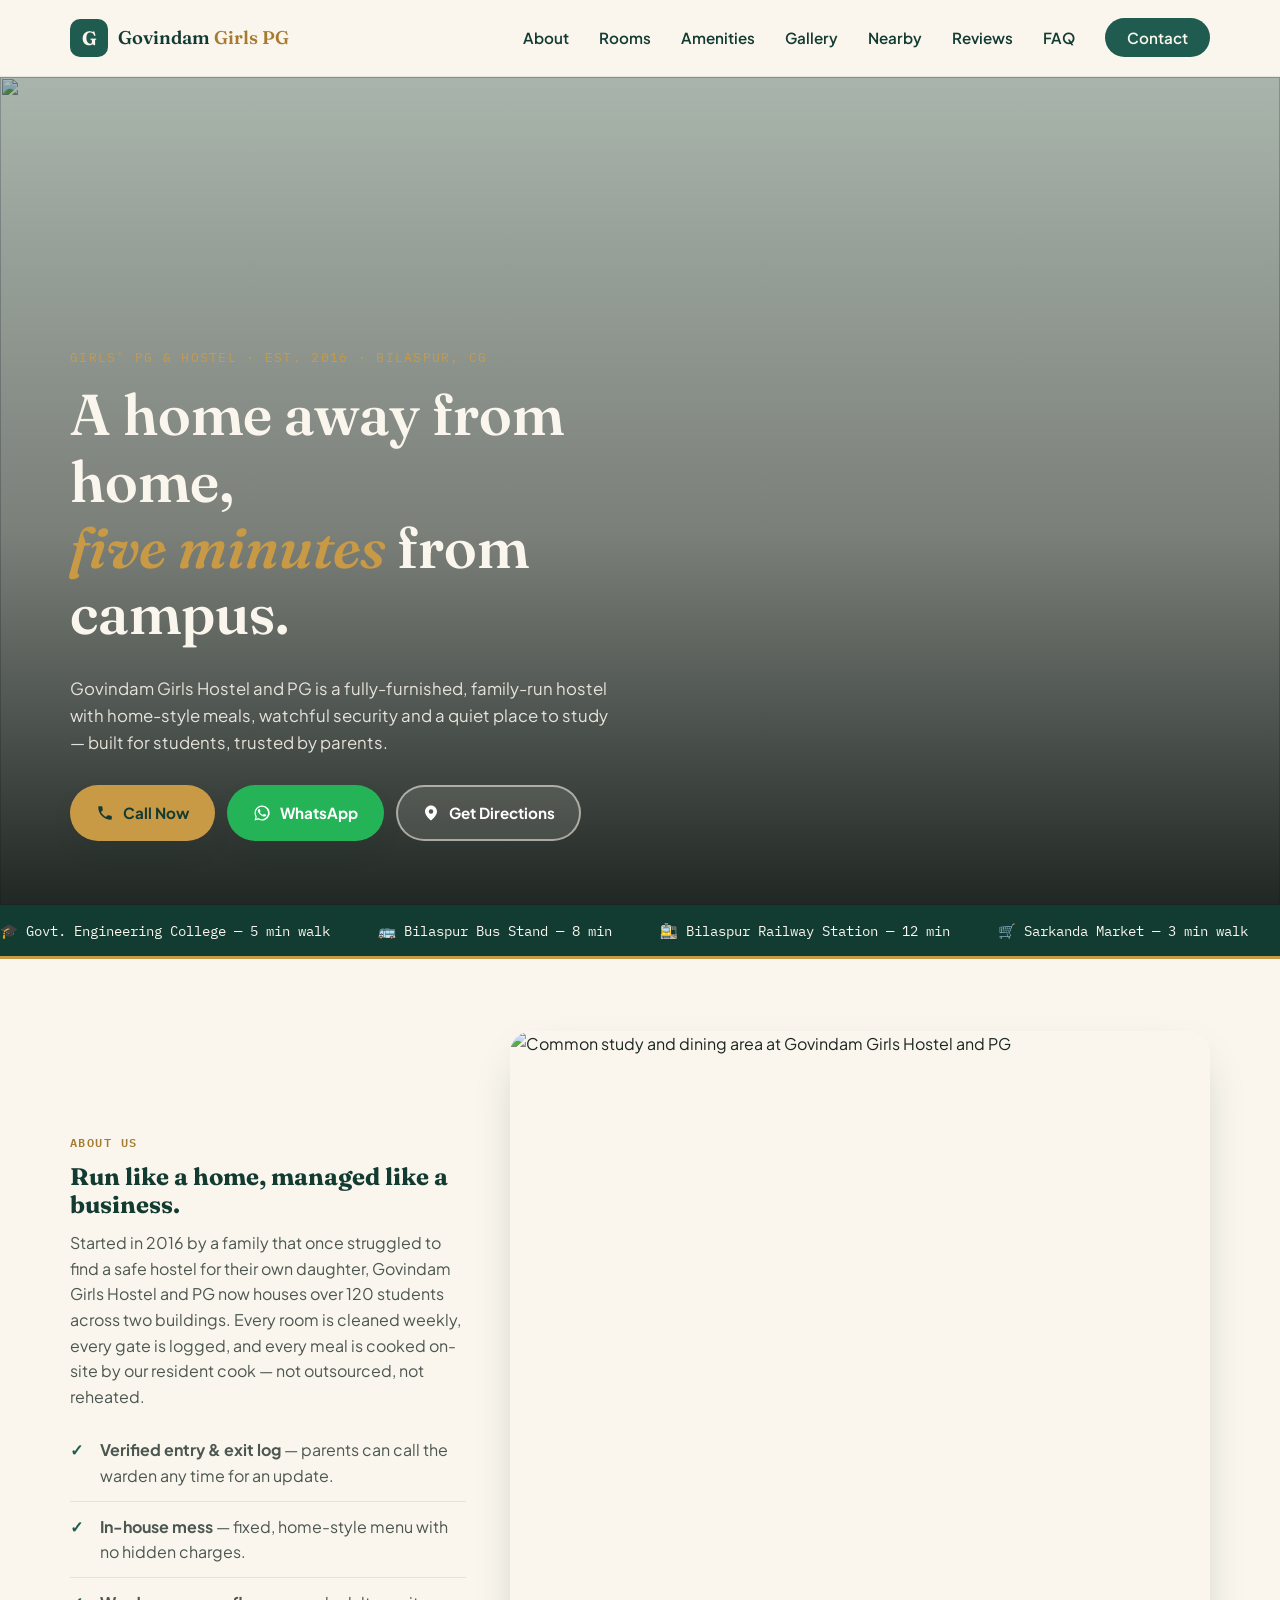
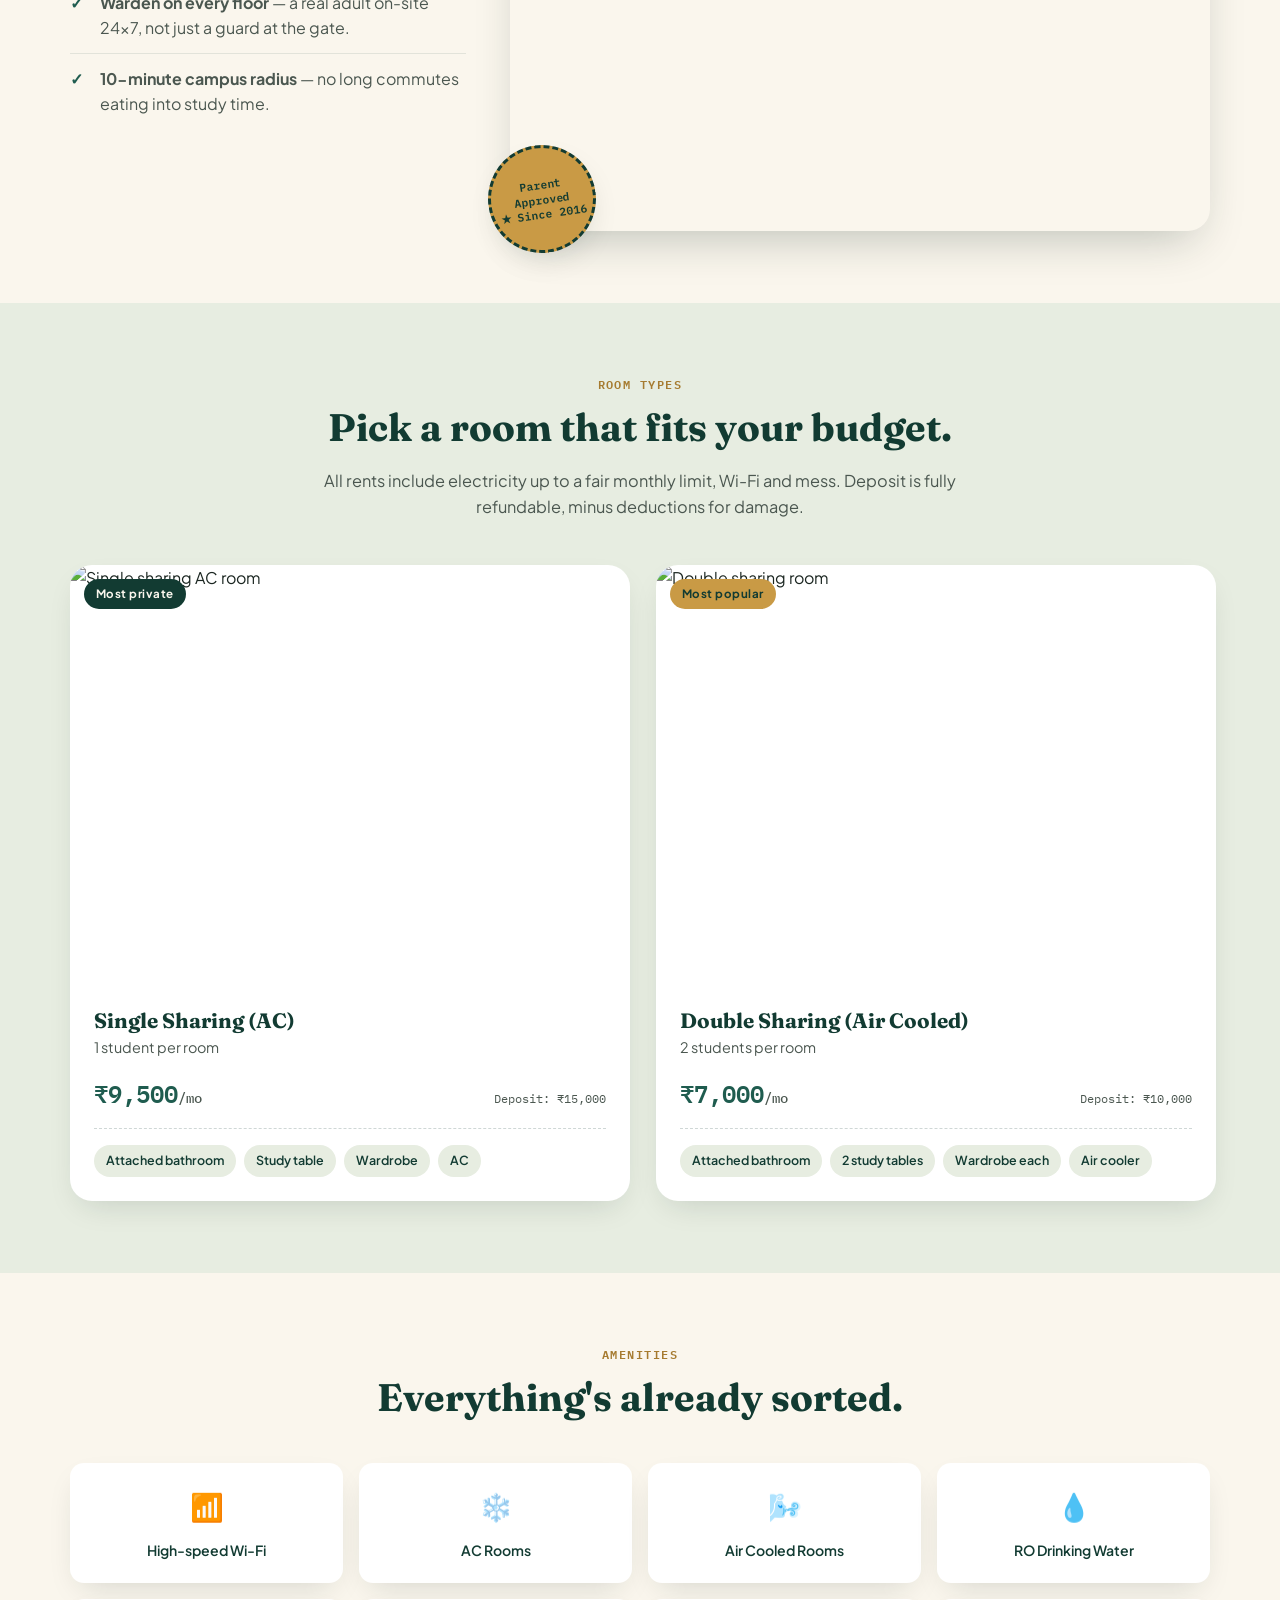
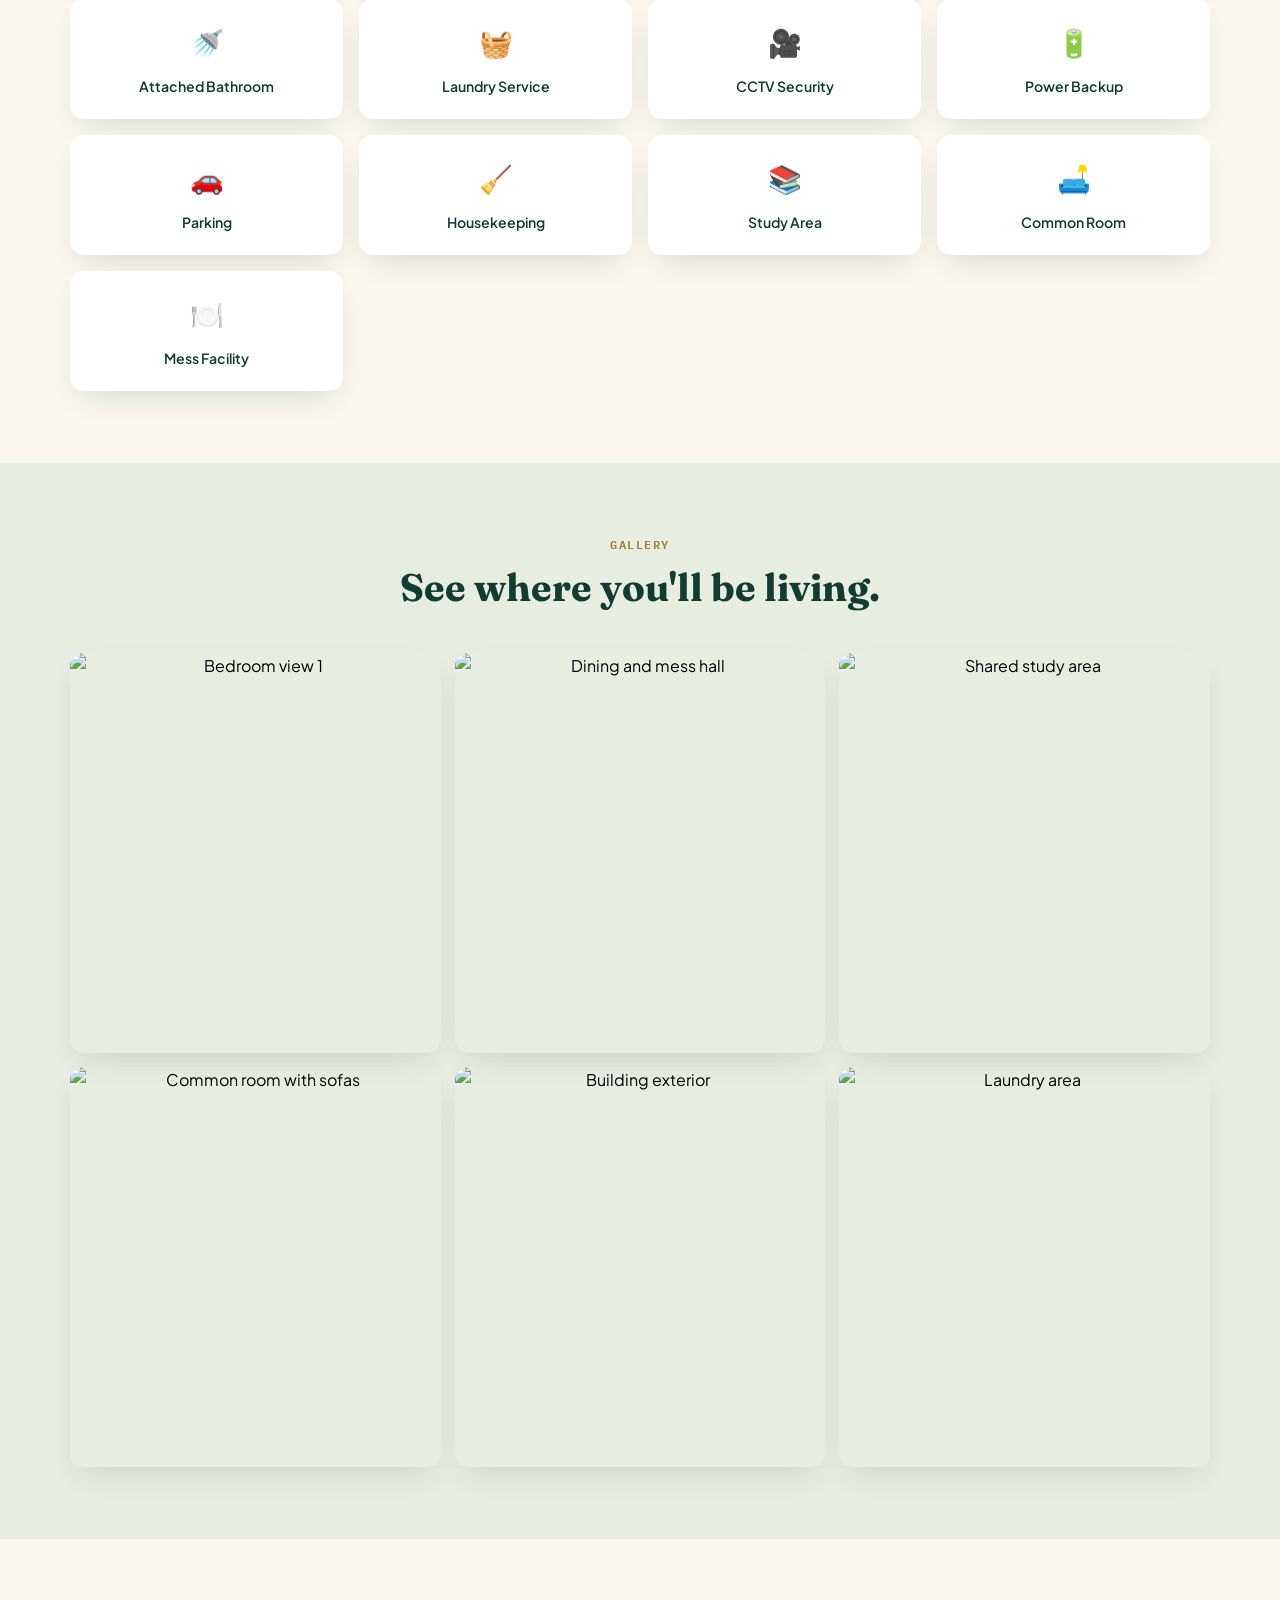
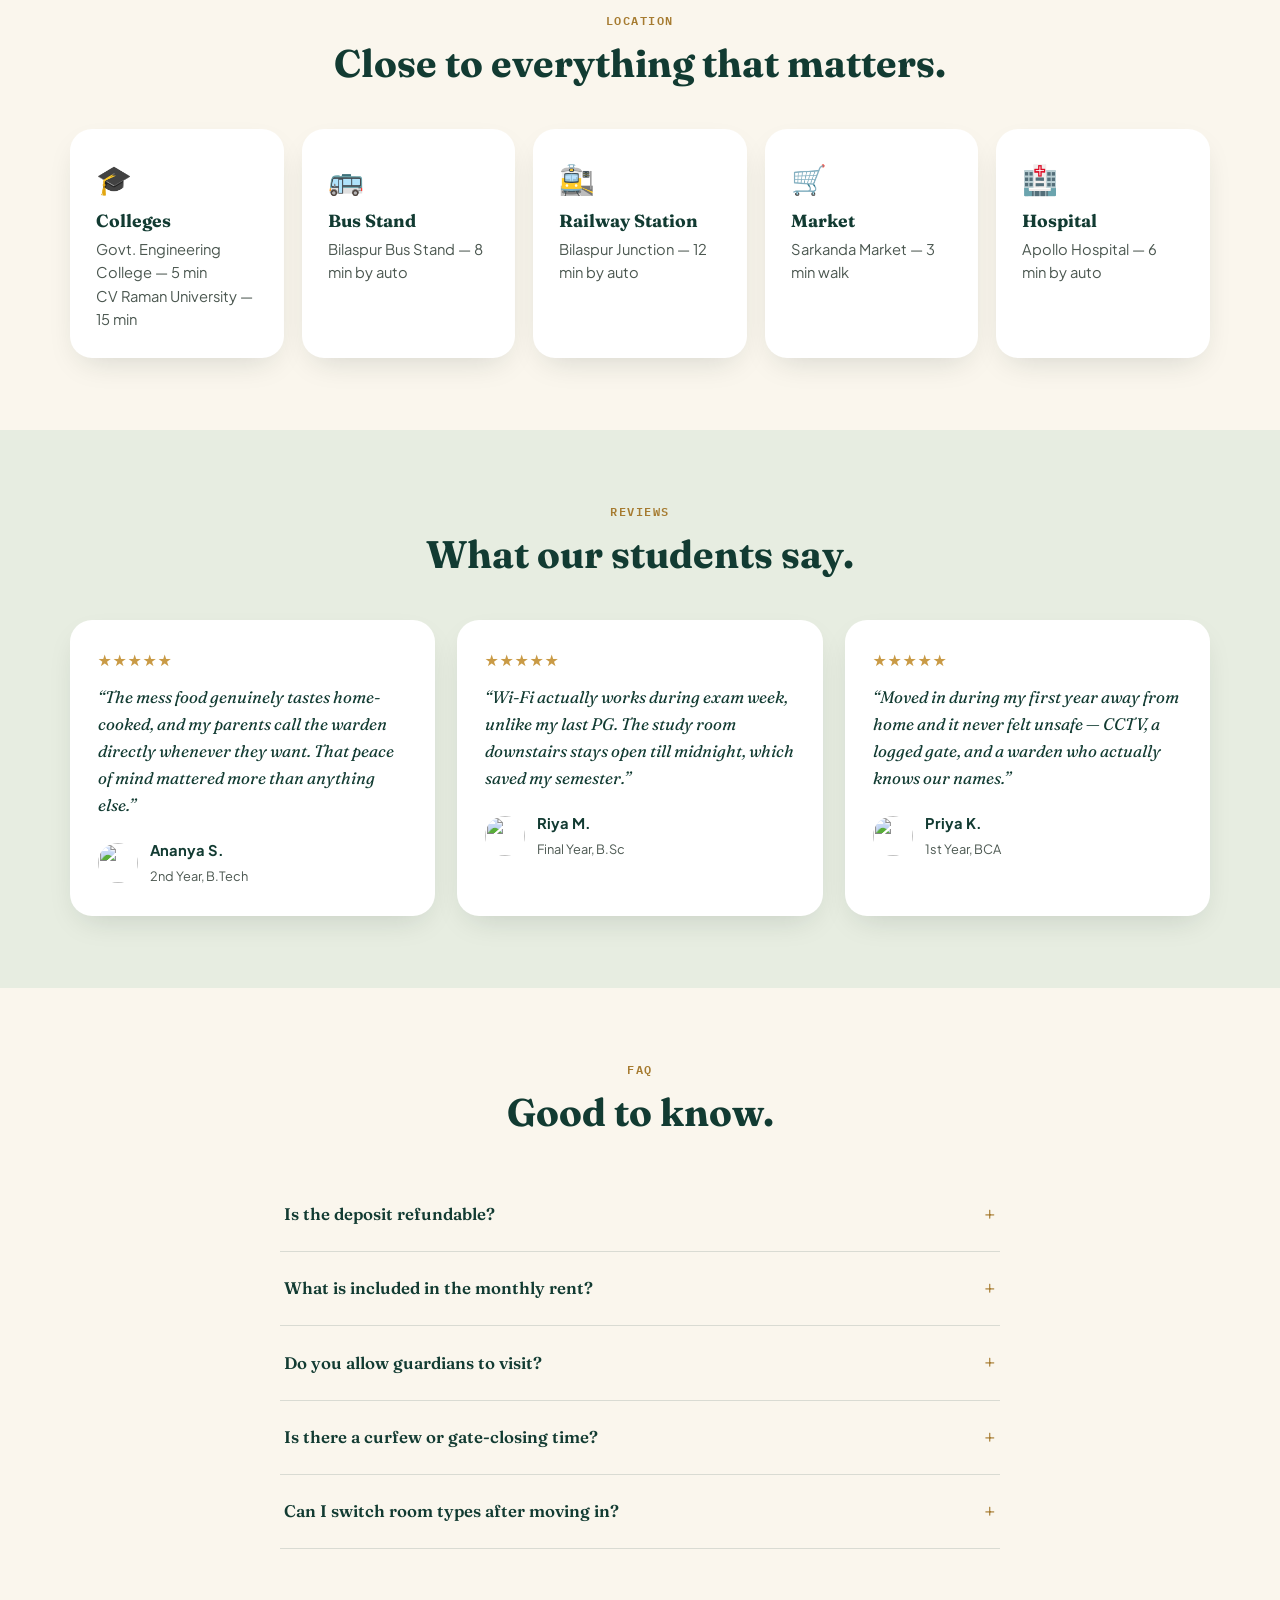
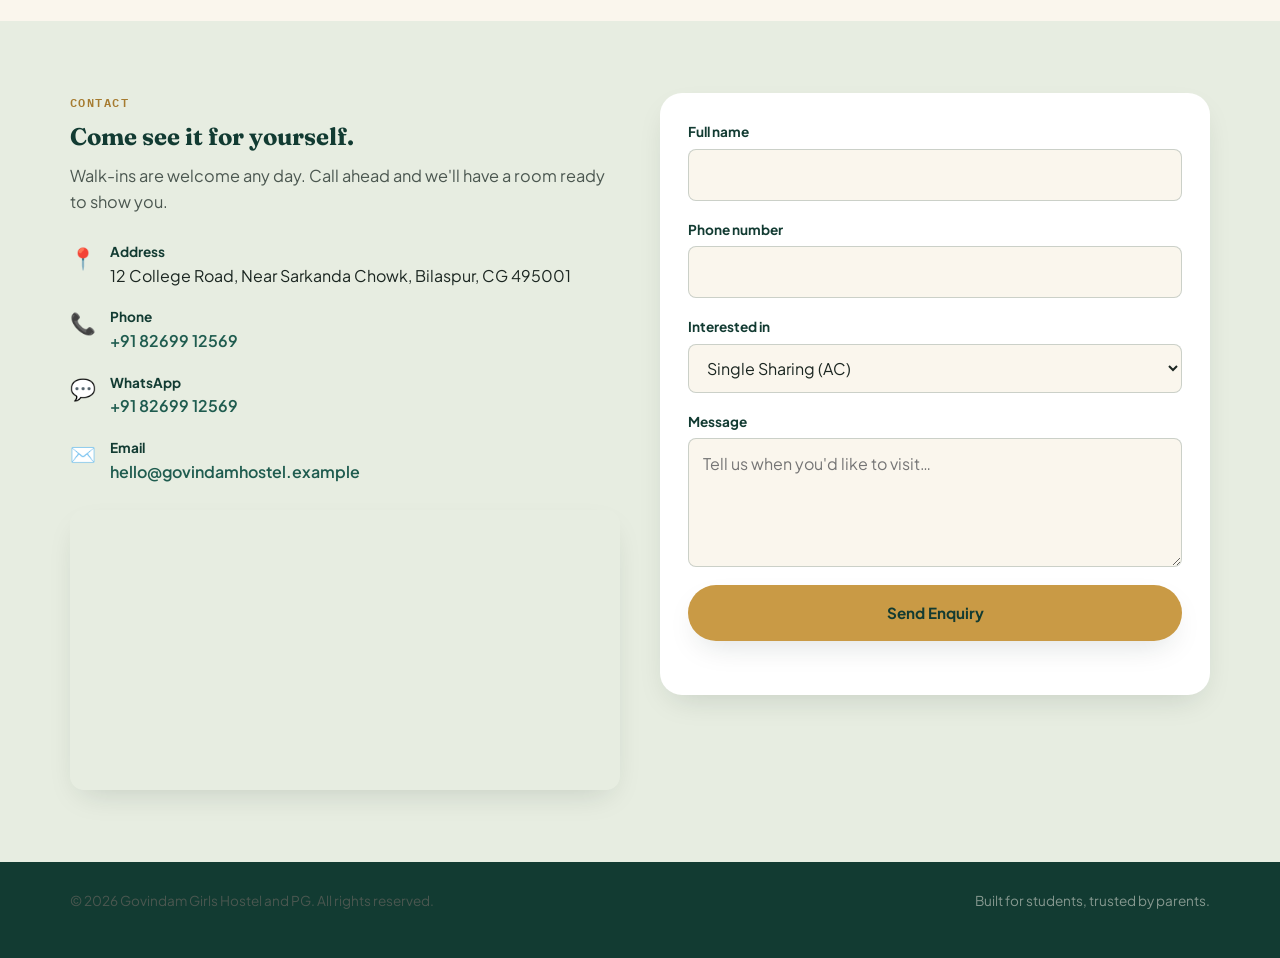
==== commit 999aff4d: "Add files via upload" ====
--- a/index.html
+++ b/index.html
@@ -7,22 +7,22 @@
 <!-- ============================================================
      SEO — EDIT: swap in your real hostel name, city and phone
      ============================================================ -->
-<title>Shivalik Residency — Premium PG & Hostel for Students in Bilaspur</title>
-<meta name="description" content="Shivalik Residency is a secure, fully-furnished PG and hostel for students in Bilaspur — AC rooms, home-style mess, high-speed Wi-Fi and CCTV security, 5 minutes from campus.">
+<title>Govindam Girls Hostel and PG — Premium PG & Hostel for Students in Bilaspur</title>
+<meta name="description" content="Govindam Girls Hostel and PG is a secure, fully-furnished PG and hostel for students in Bilaspur — AC rooms, home-style mess, high-speed Wi-Fi and CCTV security, 5 minutes from campus.">
 <meta name="keywords" content="hostel, PG, student accommodation, boys hostel, girls hostel, Bilaspur PG, hostel near college">
-<meta name="author" content="Shivalik Residency">
-<link rel="canonical" href="https://www.shivalikresidency.example/">
+<meta name="author" content="Govindam Girls Hostel and PG">
+<link rel="canonical" href="https://www.govindamhostel.example/">
 
 <!-- Open Graph / social preview — EDIT: replace with your real domain + share image -->
 <meta property="og:type" content="website">
-<meta property="og:title" content="Shivalik Residency — Premium PG & Hostel for Students">
+<meta property="og:title" content="Govindam Girls Hostel and PG — Premium PG & Hostel for Students">
 <meta property="og:description" content="A secure, home-style hostel for students — AC rooms, mess, Wi-Fi, CCTV and 24×7 power backup, walking distance from campus.">
-<meta property="og:image" content="https://placehold.co/1200x630/1f5c4f/faf6ed?text=Shivalik+Residency">
-<meta property="og:url" content="https://www.shivalikresidency.example/">
+<meta property="og:image" content="https://placehold.co/1200x630/1f5c4f/faf6ed?text=Govindam+Girls+Hostel">
+<meta property="og:url" content="https://www.govindamhostel.example/">
 <meta name="twitter:card" content="summary_large_image">
 
 <!-- Favicon placeholder — EDIT: replace /favicon.ico and the SVG below with your logo mark -->
-<link rel="icon" href="data:image/svg+xml,%3Csvg xmlns='http://www.w3.org/2000/svg' viewBox='0 0 100 100'%3E%3Crect width='100' height='100' rx='20' fill='%231f5c4f'/%3E%3Ctext x='50' y='68' font-size='58' text-anchor='middle' fill='%23faf6ed' font-family='Georgia,serif'%3ES%3C/text%3E%3C/svg%3E">
+<link rel="icon" href="data:image/svg+xml,%3Csvg xmlns='http://www.w3.org/2000/svg' viewBox='0 0 100 100'%3E%3Crect width='100' height='100' rx='20' fill='%231f5c4f'/%3E%3Ctext x='50' y='68' font-size='58' text-anchor='middle' fill='%23faf6ed' font-family='Georgia,serif'%3EG%3C/text%3E%3C/svg%3E">
 
 <!-- Fonts: Fraunces (display), Plus Jakarta Sans (body/UI), IBM Plex Mono (facts & figures) -->
 <link rel="preconnect" href="https://fonts.googleapis.com">
@@ -36,7 +36,7 @@
 {
   "@context": "https://schema.org",
   "@type": "LodgingBusiness",
-  "name": "Shivalik Residency",
+  "name": "Govindam Girls Hostel and PG",
   "description": "Premium PG and hostel accommodation for students with AC rooms, mess facility, Wi-Fi and 24x7 security.",
   "address": {
     "@type": "PostalAddress",
@@ -60,8 +60,8 @@
 <header class="site-header" id="siteHeader">
   <nav class="nav container" aria-label="Primary">
     <a href="#top" class="brand">
-      <span class="brand-mark" aria-hidden="true">S</span>
-      <span class="brand-name">Shivalik <em>Residency</em></span>
+      <span class="brand-mark" aria-hidden="true">G</span>
+      <span class="brand-name">Govindam <em>Girls PG</em></span>
     </a>
 
     <button class="nav-toggle" id="navToggle" aria-expanded="false" aria-controls="navMenu" aria-label="Toggle navigation menu">
@@ -92,25 +92,25 @@
     </div>
 
     <div class="container hero-inner">
-      <p class="eyebrow reveal">Boys &amp; Girls PG · Est. 2016 · Bilaspur, CG</p>
+      <p class="eyebrow reveal">Girls' PG &amp; Hostel · Est. 2016 · Bilaspur, CG</p>
       <h1 class="reveal">
         A home away from home,<br> <span class="accent-text">five minutes</span> from campus.
       </h1>
       <p class="hero-sub reveal">
-        Shivalik Residency is a fully-furnished, family-run hostel with home-style meals,
+        Govindam Girls Hostel and PG is a fully-furnished, family-run hostel with home-style meals,
         watchful security and a quiet place to study — built for students, trusted by parents.
       </p>
 
       <div class="hero-actions reveal">
-        <a href="tel:+919000000000" class="btn btn-primary">
+        <a href="tel:+918269912569" class="btn btn-primary">
           <svg class="icon" viewBox="0 0 24 24" aria-hidden="true"><path d="M6.6 10.8c1.4 2.8 3.8 5.2 6.6 6.6l2.2-2.2c.3-.3.7-.4 1-.2 1.1.4 2.3.6 3.6.6.6 0 1 .4 1 1V20c0 .6-.4 1-1 1-9.4 0-17-7.6-17-17 0-.6.4-1 1-1h3.5c.6 0 1 .4 1 1 0 1.2.2 2.4.6 3.6.1.4 0 .8-.3 1.1l-2.2 2.1z"/></svg>
           Call Now
         </a>
-        <a href="https://wa.me/919000000000?text=Hi%2C%20I%27m%20interested%20in%20a%20room%20at%20Shivalik%20Residency" class="btn btn-whatsapp" target="_blank" rel="noopener">
+        <a href="https://wa.me/918269912569?text=Hi%2C%20I%27m%20interested%20in%20a%20room%20at%20Govindam%20Girls%20Hostel" class="btn btn-whatsapp" target="_blank" rel="noopener">
           <svg class="icon" viewBox="0 0 24 24" aria-hidden="true"><path d="M12 2a10 10 0 0 0-8.6 15L2 22l5.2-1.4A10 10 0 1 0 12 2zm0 18.2c-1.6 0-3.1-.4-4.4-1.2l-.3-.2-3.1.8.8-3-.2-.3A8.2 8.2 0 1 1 12 20.2zm4.5-6.1c-.2-.1-1.5-.7-1.7-.8-.2-.1-.4-.1-.6.1-.2.3-.7.8-.8 1-.2.2-.3.2-.5.1-.3-.1-1.2-.4-2.2-1.4-.8-.7-1.4-1.6-1.5-1.9-.2-.3 0-.4.1-.6l.4-.5c.1-.2.2-.3.2-.5.1-.2 0-.4 0-.5-.1-.1-.6-1.5-.8-2-.2-.5-.4-.4-.6-.5h-.5c-.2 0-.5.1-.7.3-.2.3-.9.9-.9 2.2s1 2.5 1.1 2.7c.1.2 2 3 4.7 4.2.7.3 1.2.5 1.6.6.7.2 1.3.2 1.8.1.5-.1 1.5-.6 1.8-1.2.2-.6.2-1.1.1-1.2-.1-.1-.2-.2-.4-.3z"/></svg>
           WhatsApp
         </a>
-        <a href="https://maps.google.com/?q=Shivalik+Residency+Bilaspur" class="btn btn-ghost" target="_blank" rel="noopener">
+        <a href="https://maps.google.com/?q=Govindam+Girls+Hostel+Bilaspur" class="btn btn-ghost" target="_blank" rel="noopener">
           <svg class="icon" viewBox="0 0 24 24" aria-hidden="true"><path d="M12 2C7.6 2 4 5.6 4 10c0 6 8 12 8 12s8-6 8-12c0-4.4-3.6-8-8-8zm0 11a3 3 0 1 1 0-6 3 3 0 0 1 0 6z"/></svg>
           Get Directions
         </a>
@@ -121,7 +121,7 @@
   <!-- ===================== SIGNATURE DISTANCE TICKER ===================== -->
   <!-- A moving strip of real, walkable distances — the thing parents actually
        want to know first. Pauses on hover/focus and respects reduced motion. -->
-  <div class="ticker" role="note" aria-label="Distances from Shivalik Residency">
+  <div class="ticker" role="note" aria-label="Distances from Govindam Girls Hostel and PG">
     <div class="ticker-track">
       <span>🎓 Govt. Engineering College — 5 min walk</span>
       <span>🚌 Bilaspur Bus Stand — 8 min</span>
@@ -146,7 +146,7 @@
         <p>
           <!-- EDIT: your real founding story / intro paragraph -->
           Started in 2016 by a family that once struggled to find a safe hostel for their own
-          daughter, Shivalik Residency now houses over 120 students across two buildings.
+          daughter, Govindam Girls Hostel and PG now houses over 120 students across two buildings.
           Every room is cleaned weekly, every gate is logged, and every meal is cooked
           on-site by our resident cook — not outsourced, not reheated.
         </p>
@@ -158,7 +158,7 @@
         </ul>
       </div>
       <div class="about-media reveal">
-        <img src="https://placehold.co/700x800/e7ede1/1f5c4f?text=Common+Room+Photo" alt="Common study and dining area at Shivalik Residency" loading="lazy" width="700" height="800">
+        <img src="https://placehold.co/700x800/e7ede1/1f5c4f?text=Common+Room+Photo" alt="Common study and dining area at Govindam Girls Hostel and PG" loading="lazy" width="700" height="800">
         <div class="badge-seal" aria-hidden="true">
           <span>Parent<br>Approved<br>★ Since 2016</span>
         </div>
@@ -205,7 +205,7 @@
             <span class="room-tag room-tag-alt">Most popular</span>
           </div>
           <div class="room-body">
-            <h3>Double Sharing</h3>
+            <h3>Double Sharing (Air Cooled)</h3>
             <p class="room-meta">2 students per room</p>
             <div class="room-price">
               <span class="price">₹7,000<small>/mo</small></span>
@@ -215,7 +215,7 @@
               <li>Attached bathroom</li>
               <li>2 study tables</li>
               <li>Wardrobe each</li>
-              <li>Fan + cooler</li>
+              <li>Air cooler</li>
             </ul>
           </div>
         </article>
@@ -227,7 +227,7 @@
             <span class="room-tag room-tag-alt">Best value</span>
           </div>
           <div class="room-body">
-            <h3>Triple Sharing</h3>
+            <h3>Triple Sharing (Air Cooled)</h3>
             <p class="room-meta">3 students per room</p>
             <div class="room-price">
               <span class="price">₹6,000<small>/mo</small></span>
@@ -236,7 +236,7 @@
             <ul class="chip-list">
               <li>Common bathroom</li>
               <li>Shared wardrobe</li>
-              <li>Fan + cooler</li>
+              <li>Air cooler</li>
               <li>Study corner</li>
             </ul>
           </div>
@@ -256,6 +256,7 @@
       <div class="amenity-grid">
         <div class="amenity reveal"><span class="amenity-icon">📶</span><p>High-speed Wi-Fi</p></div>
         <div class="amenity reveal"><span class="amenity-icon">❄️</span><p>AC Rooms</p></div>
+        <div class="amenity reveal"><span class="amenity-icon">🌬️</span><p>Air Cooled Rooms</p></div>
         <div class="amenity reveal"><span class="amenity-icon">💧</span><p>RO Drinking Water</p></div>
         <div class="amenity reveal"><span class="amenity-icon">🚿</span><p>Attached Bathroom</p></div>
         <div class="amenity reveal"><span class="amenity-icon">🧺</span><p>Laundry Service</p></div>
@@ -369,7 +370,7 @@
           <blockquote>“Wi-Fi actually works during exam week, unlike my last PG. The study room downstairs stays open till midnight, which saved my semester.”</blockquote>
           <figcaption>
             <img src="https://placehold.co/80x80/c99a45/1b2621?text=R" alt="" loading="lazy" width="40" height="40">
-            <div><strong>Rohan M.</strong><span>Final Year, B.Sc</span></div>
+            <div><strong>Riya M.</strong><span>Final Year, B.Sc</span></div>
           </figcaption>
         </figure>
 
@@ -458,15 +459,15 @@
           </li>
           <li>
             <span class="contact-icon">📞</span>
-            <div><strong>Phone</strong><a href="tel:+919000000000">+91 90000 00000</a></div>
+            <div><strong>Phone</strong><a href="tel:+918269912569">+91 82699 12569</a></div>
           </li>
           <li>
             <span class="contact-icon">💬</span>
-            <div><strong>WhatsApp</strong><a href="https://wa.me/919000000000" target="_blank" rel="noopener">+91 90000 00000</a></div>
+            <div><strong>WhatsApp</strong><a href="https://wa.me/918269912569" target="_blank" rel="noopener">+91 82699 12569</a></div>
           </li>
           <li>
             <span class="contact-icon">✉️</span>
-            <div><strong>Email</strong><a href="mailto:hello@shivalikresidency.example">hello@shivalikresidency.example</a></div>
+            <div><strong>Email</strong><a href="mailto:hello@govindamhostel.example">hello@govindamhostel.example</a></div>
           </li>
         </ul>
 
@@ -474,7 +475,7 @@
         <div class="map-embed">
           <iframe
             src="https://www.google.com/maps?q=Bilaspur%2C%20Chhattisgarh&output=embed"
-            title="Map location of Shivalik Residency"
+            title="Map location of Govindam Girls Hostel and PG"
             loading="lazy"
             referrerpolicy="no-referrer-when-downgrade">
           </iframe>
@@ -500,8 +501,8 @@
             <label for="roomType">Interested in</label>
             <select id="roomType" name="roomType">
               <option>Single Sharing (AC)</option>
-              <option>Double Sharing</option>
-              <option>Triple Sharing</option>
+              <option>Double Sharing (Air Cooled)</option>
+              <option>Triple Sharing (Air Cooled)</option>
               <option>Not sure yet</option>
             </select>
           </div>
@@ -521,20 +522,20 @@
 <!-- ============================== FOOTER ============================== -->
 <footer class="site-footer">
   <div class="container footer-inner">
-    <p>© <span id="year"></span> Shivalik Residency. All rights reserved.</p>
+    <p>© <span id="year"></span> Govindam Girls Hostel and PG. All rights reserved.</p>
     <p class="footer-note">Built for students, trusted by parents.</p>
   </div>
 </footer>
 
 <!-- ===================== STICKY MOBILE ACTION BAR ===================== -->
 <div class="mobile-bar" role="navigation" aria-label="Quick actions">
-  <a href="tel:+919000000000" class="mobile-bar-btn">
+  <a href="tel:+918269912569" class="mobile-bar-btn">
     <span aria-hidden="true">📞</span> Call
   </a>
-  <a href="https://wa.me/919000000000" class="mobile-bar-btn" target="_blank" rel="noopener">
+  <a href="https://wa.me/918269912569" class="mobile-bar-btn" target="_blank" rel="noopener">
     <span aria-hidden="true">💬</span> WhatsApp
   </a>
-  <a href="https://maps.google.com/?q=Shivalik+Residency+Bilaspur" class="mobile-bar-btn" target="_blank" rel="noopener">
+  <a href="https://maps.google.com/?q=Govindam+Girls+Hostel+Bilaspur" class="mobile-bar-btn" target="_blank" rel="noopener">
     <span aria-hidden="true">📍</span> Directions
   </a>
 </div>
--- a/style.css
+++ b/style.css
@@ -1,5 +1,5 @@
 /* =====================================================================
-   SHIVALIK RESIDENCY — STYLESHEET
+   GOVINDAM HOSTEL — STYLESHEET
    Design tokens live in :root. Change colors/fonts there and the whole
    site updates. Mobile-first: base styles = phone, then min-width
    media queries layer on tablet/desktop.
